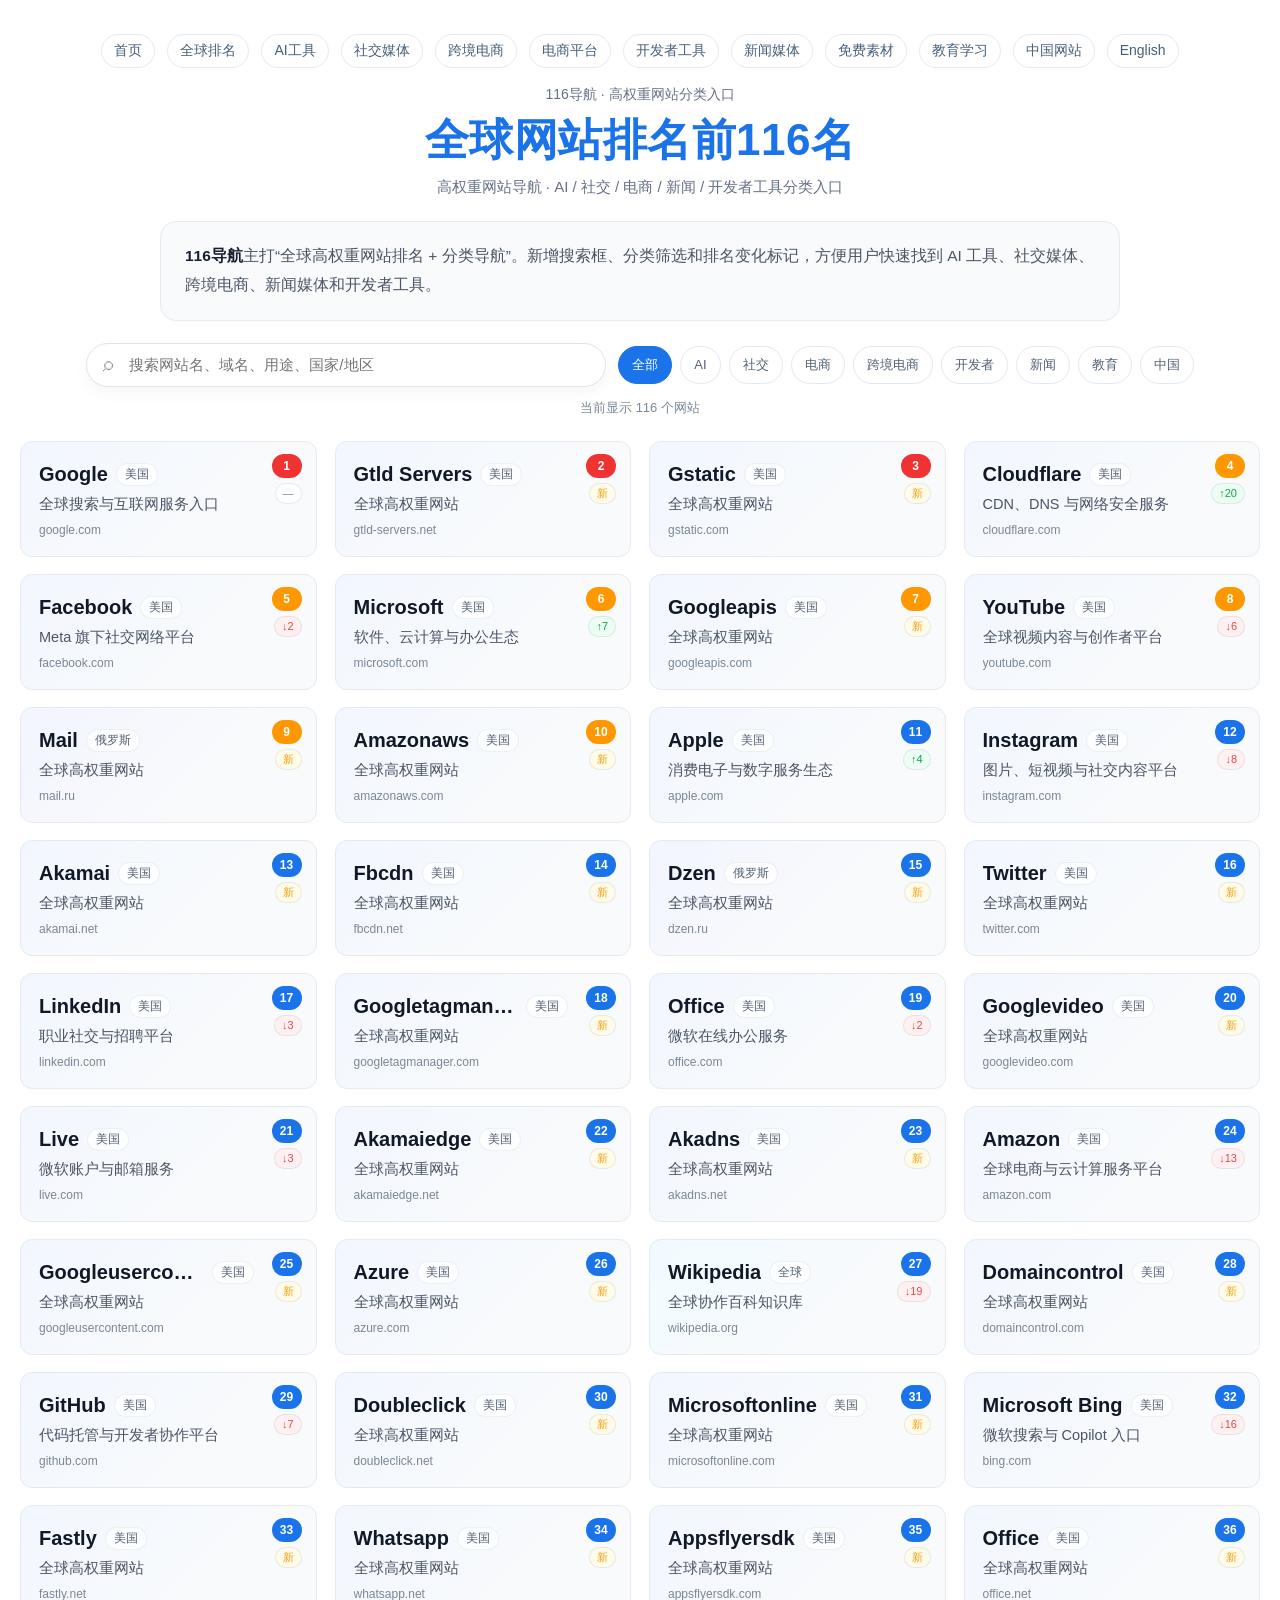
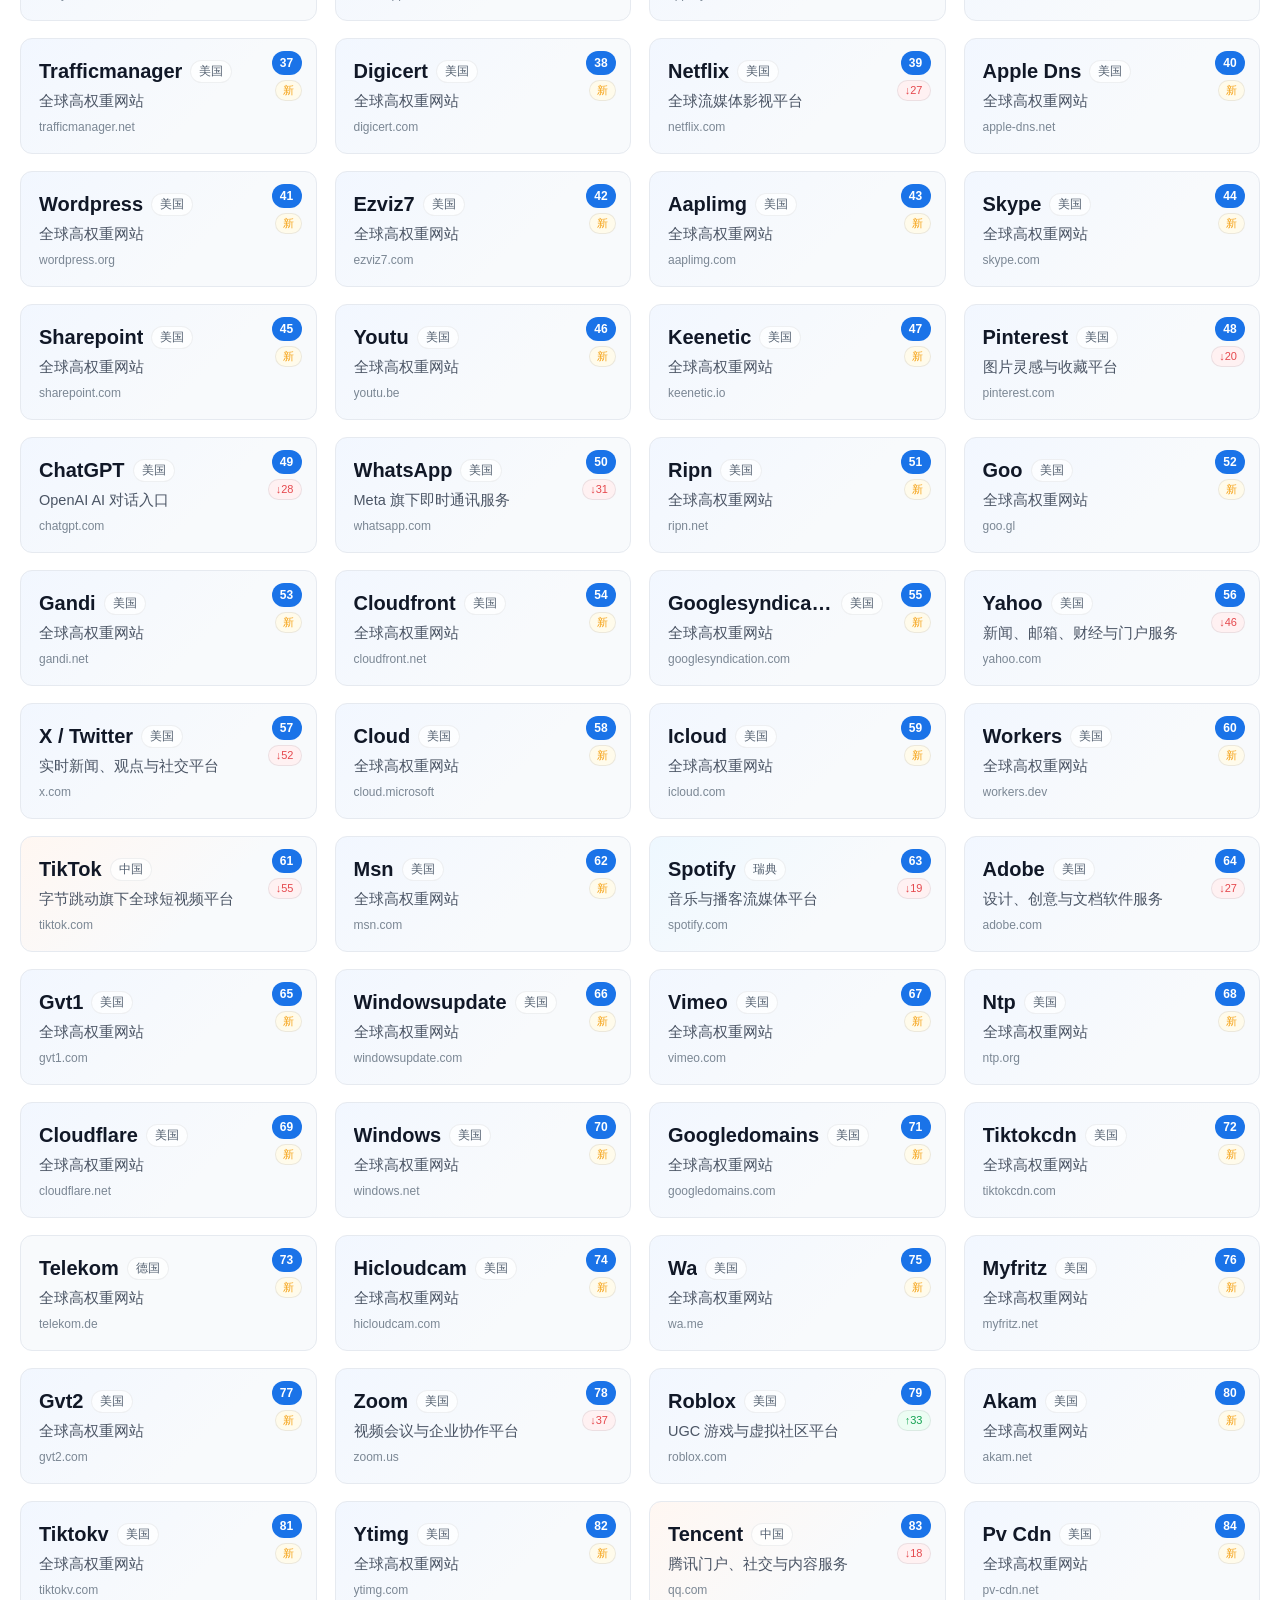
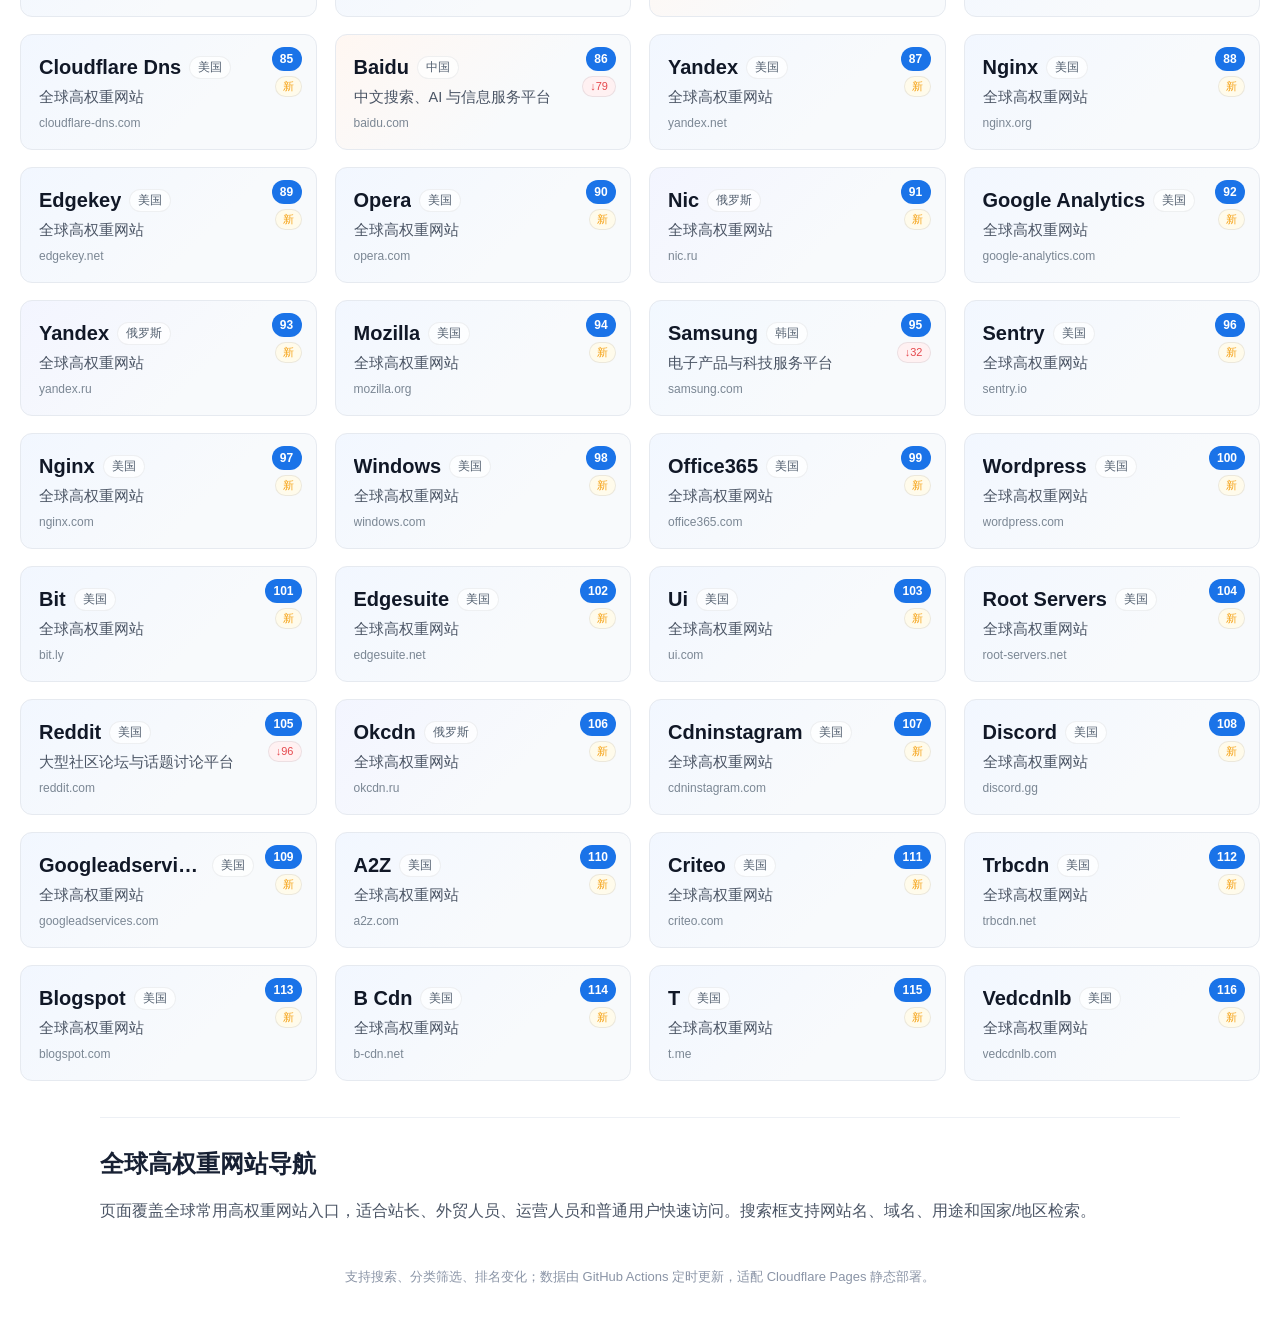
==== index.html @ 230f6bb2 "Revert site to previous stable ranking" ====
<!DOCTYPE html><html lang="zh-CN"><head><meta charset="UTF-8"><meta name="viewport" content="width=device-width, initial-scale=1.0"><title>全球网站排名前116名｜高权重网站导航｜116导航</title><meta name="description" content="高权重网站导航 · AI / 社交 / 电商 / 新闻 / 开发者工具分类入口"><meta name="robots" content="index,follow"><link rel="stylesheet" href="style.css"><script type="application/ld+json">{"@context":"https://schema.org","@type":"WebSite","name":"116导航","url":"https://116.ccwu.cc/","description":"全球高权重网站排名导航和分类入口"}</script></head><body><div class="wrap"><nav class="topbar"><a href="index.html" class="">首页</a><a href="top-websites.html" class="">全球排名</a><a href="ai-tools.html" class="">AI工具</a><a href="social-media.html" class="">社交媒体</a><a href="cross-border.html" class="">跨境电商</a><a href="ecommerce.html" class="">电商平台</a><a href="developer-tools.html" class="">开发者工具</a><a href="news-media.html" class="">新闻媒体</a><a href="free-images.html" class="">免费素材</a><a href="education.html" class="">教育学习</a><a href="china-websites.html" class="">中国网站</a><a href="en/index.html">English</a></nav><header class="header"><div class="eyebrow">116导航 · 高权重网站分类入口</div><h1>全球网站排名前116名</h1><div class="subtitle">高权重网站导航 · AI / 社交 / 电商 / 新闻 / 开发者工具分类入口</div></header><section class="intro"><strong>116导航</strong>主打“全球高权重网站排名 + 分类导航”。新增搜索框、分类筛选和排名变化标记，方便用户快速找到 AI 工具、社交媒体、跨境电商、新闻媒体和开发者工具。</section><section class="controls"><div class="searchbox"><input id="siteSearch" placeholder="搜索网站名、域名、用途、国家/地区"></div><div class="filters"><button class="filter-btn" data-filter="">全部</button><button class="filter-btn" data-filter="AI">AI</button><button class="filter-btn" data-filter="社交">社交</button><button class="filter-btn" data-filter="电商">电商</button><button class="filter-btn" data-filter="跨境电商">跨境电商</button><button class="filter-btn" data-filter="开发者">开发者</button><button class="filter-btn" data-filter="新闻">新闻</button><button class="filter-btn" data-filter="教育">教育</button><button class="filter-btn" data-filter="中国">中国</button></div><div class="stats" id="stats"></div></section><main class="grid" id="grid"></main><section class="seo-section"><h2>全球高权重网站导航</h2><p>页面覆盖全球常用高权重网站入口，适合站长、外贸人员、运营人员和普通用户快速访问。搜索框支持网站名、域名、用途和国家/地区检索。</p></section><footer class="footer">支持搜索、分类筛选、排名变化；数据由 GitHub Actions 定时更新，适配 Cloudflare Pages 静态部署。</footer></div><script>window.PAGE_FILTER="";window.SITES_PATH="sites.json";</script><script src="app.js"></script></body></html>
---- style.css ----
*{margin:0;padding:0;box-sizing:border-box}
:root{--blue:#1a73e8;--text:#172033;--muted:#667085;--line:#e6eaf0;--card:#f8fafc;--shadow:0 10px 28px rgba(16,35,75,.09);--green:#12a150;--red:#e5484d;--orange:#f59e0b}
body{font-family:-apple-system,BlinkMacSystemFont,"Segoe UI",Roboto,"Microsoft YaHei",Arial,sans-serif;background:#fff;color:var(--text);min-height:100vh;padding:34px 20px 52px}.wrap{max-width:1840px;margin:0 auto}.topbar{display:flex;justify-content:center;gap:12px;flex-wrap:wrap;margin-bottom:18px}.topbar a{font-size:14px;color:#476079;text-decoration:none;padding:7px 12px;border:1px solid #e6eaf0;border-radius:999px;background:#fff}.topbar a:hover,.topbar a.active{color:#1a73e8;border-color:#b9d2ff;background:#f4f8ff}.header{text-align:center;margin:0 auto 24px}.eyebrow{font-size:14px;color:#667085;margin-bottom:12px}.header h1{font-size:44px;line-height:1.1;color:var(--blue);font-weight:800;letter-spacing:.5px}.subtitle{font-size:15px;color:#667085;margin-top:14px}.intro{max-width:960px;margin:18px auto 22px;font-size:15.5px;line-height:1.85;color:#4b5565;background:#f8fafc;border:1px solid #e6eaf0;border-radius:16px;padding:20px 24px}.intro strong{color:#172033}.controls{max-width:1180px;margin:0 auto 24px;display:flex;gap:12px;align-items:center;justify-content:center;flex-wrap:wrap}.searchbox{min-width:320px;max-width:520px;flex:1;position:relative}.searchbox input{width:100%;height:44px;border:1px solid #dfe5ee;border-radius:999px;padding:0 18px 0 42px;font-size:15px;outline:none;background:#fff;box-shadow:0 6px 16px rgba(15,23,42,.04)}.searchbox input:focus{border-color:#9fc2ff;box-shadow:0 0 0 4px rgba(26,115,232,.10)}.searchbox:before{content:'⌕';position:absolute;left:17px;top:9px;color:#8a94a6;font-size:20px}.filters{display:flex;gap:8px;flex-wrap:wrap;justify-content:center}.filter-btn{border:1px solid #e3e9f2;background:#fff;color:#526173;border-radius:999px;padding:9px 13px;font-size:13px;cursor:pointer}.filter-btn:hover,.filter-btn.active{color:#fff;background:#1a73e8;border-color:#1a73e8}.stats{width:100%;text-align:center;font-size:13px;color:#7b8794}.grid{display:grid;grid-template-columns:repeat(4,minmax(0,1fr));gap:17px 18px}.item{position:relative;display:flex;align-items:center;gap:16px;min-height:116px;border:1px solid var(--line);border-radius:12px;padding:18px 62px 18px 18px;background:var(--card);text-decoration:none;color:inherit;transition:.18s ease}.item:hover{transform:translateY(-2px);box-shadow:var(--shadow);border-color:#d7deea}.logo{width:62px;height:62px;border-radius:16px;background:#fff;border:1px solid rgba(0,0,0,.08);object-fit:contain;padding:8px;box-shadow:0 6px 16px rgba(15,23,42,.06);flex:0 0 62px}.rankbox{position:absolute;right:14px;top:12px;display:flex;flex-direction:column;align-items:flex-end;gap:5px}.rank{min-width:30px;height:24px;padding:0 8px;border-radius:999px;display:flex;align-items:center;justify-content:center;color:#fff;font-size:12px;font-weight:800;background:#1a73e8}.rank.top3{background:#ef3333}.rank.top10{background:#ff9700}.change{font-size:11px;line-height:1;border-radius:999px;padding:4px 7px;background:rgba(255,255,255,.75);border:1px solid rgba(15,23,42,.08);color:#7b8794}.change.up{color:var(--green);background:#ecfdf3}.change.down{color:var(--red);background:#fff1f2}.change.new{color:var(--orange);background:#fffbeb}.info{min-width:0;padding-top:2px}.name-row{display:flex;align-items:center;gap:8px;margin-bottom:7px;min-width:0}.name{font-size:20px;font-weight:800;color:#111827;white-space:nowrap;overflow:hidden;text-overflow:ellipsis}.badge{font-size:12px;border-radius:999px;padding:2px 8px;color:#536070;background:rgba(255,255,255,.72);border:1px solid rgba(15,23,42,.06);white-space:nowrap}.desc{font-size:14.5px;line-height:1.55;color:#4b5565;display:-webkit-box;-webkit-line-clamp:2;-webkit-box-orient:vertical;overflow:hidden}.domain{font-size:12px;color:#7b8794;margin-top:8px;white-space:nowrap;overflow:hidden;text-overflow:ellipsis}.seo-section{max-width:1080px;margin:36px auto 0;border-top:1px solid #edf0f5;padding-top:24px;color:#4b5565;line-height:1.85}.seo-section h2{font-size:24px;color:#172033;margin-bottom:10px}.seo-section h3{font-size:18px;color:#172033;margin:18px 0 6px}.seo-section ul{padding-left:22px}.footer{margin-top:42px;text-align:center;color:#8a94a6;font-size:13px}.item[data-country="中国"]{background:linear-gradient(135deg,#fff7f2,#f8fafc 62%)}.item[data-country="美国"]{background:linear-gradient(135deg,#f2f7ff,#f8fafc 62%)}.item[data-country="全球"]{background:linear-gradient(135deg,#f0fbff,#f8fafc 62%)}.item[data-country="英国"]{background:linear-gradient(135deg,#f8f3ff,#f8fafc 62%)}.item[data-country="日本"]{background:linear-gradient(135deg,#fff3f6,#f8fafc 62%)}.item[data-country="韩国"]{background:linear-gradient(135deg,#f2f8ff,#f8fafc 62%)}.item[data-country="俄罗斯"]{background:linear-gradient(135deg,#f3f5ff,#f8fafc 62%)}.item[data-country="加拿大"]{background:linear-gradient(135deg,#fff2f2,#f8fafc 62%)}.item[data-country="澳大利亚"]{background:linear-gradient(135deg,#f1fff7,#f8fafc 62%)}.item[data-country="新加坡"]{background:linear-gradient(135deg,#fff5f0,#f8fafc 62%)}.item[data-country="印度"]{background:linear-gradient(135deg,#fff9e8,#f8fafc 62%)}.item[data-country="荷兰"]{background:linear-gradient(135deg,#fff6ec,#f8fafc 62%)}.item[data-country="瑞典"]{background:linear-gradient(135deg,#eef8ff,#f8fafc 62%)}@media(max-width:1200px){.grid{grid-template-columns:repeat(3,1fr)}}@media(max-width:850px){.grid{grid-template-columns:repeat(2,1fr)}.header h1{font-size:36px}.searchbox{min-width:260px}}@media(max-width:560px){body{padding:24px 12px}.grid{grid-template-columns:1fr}.item{min-height:104px}.topbar{gap:8px}.topbar a{font-size:12px;padding:6px 9px}.intro{padding:16px}.header h1{font-size:32px}.controls{align-items:stretch}.searchbox{min-width:100%}.filter-btn{font-size:12px;padding:8px 10px}}
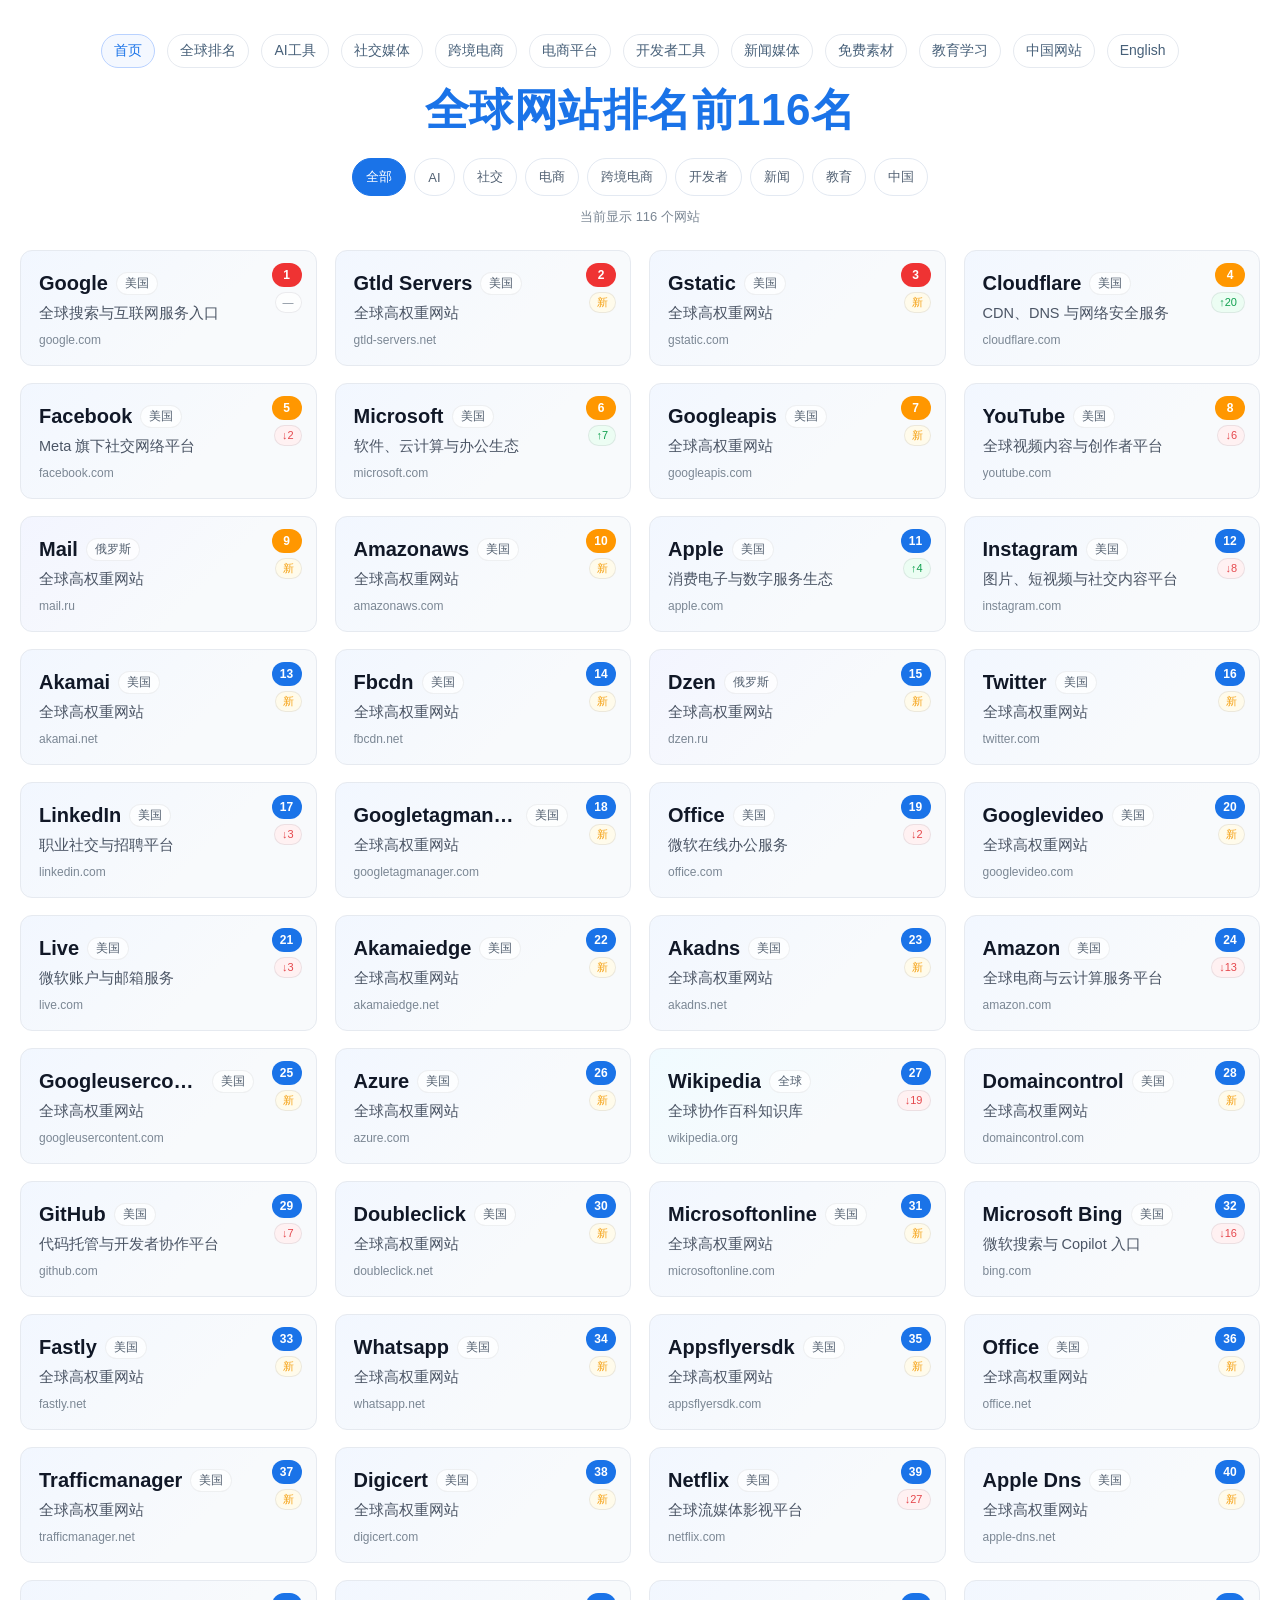
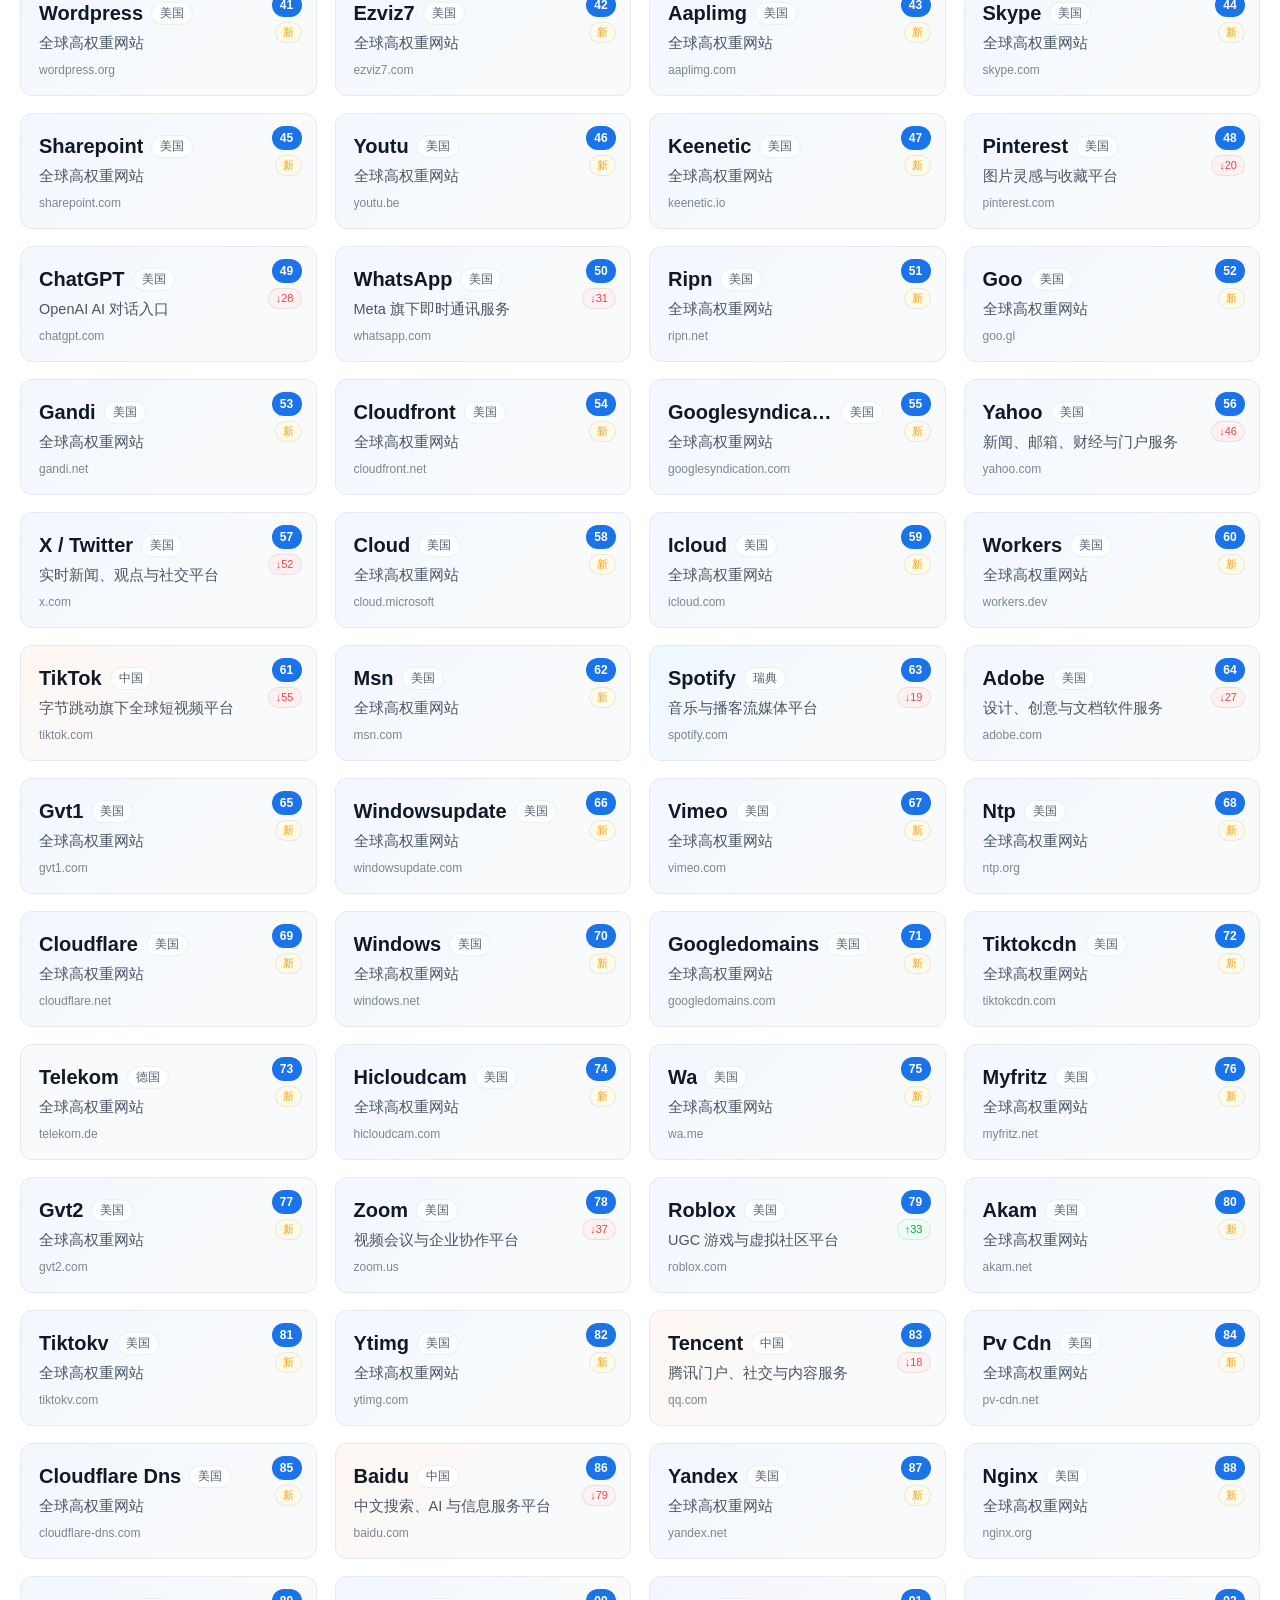
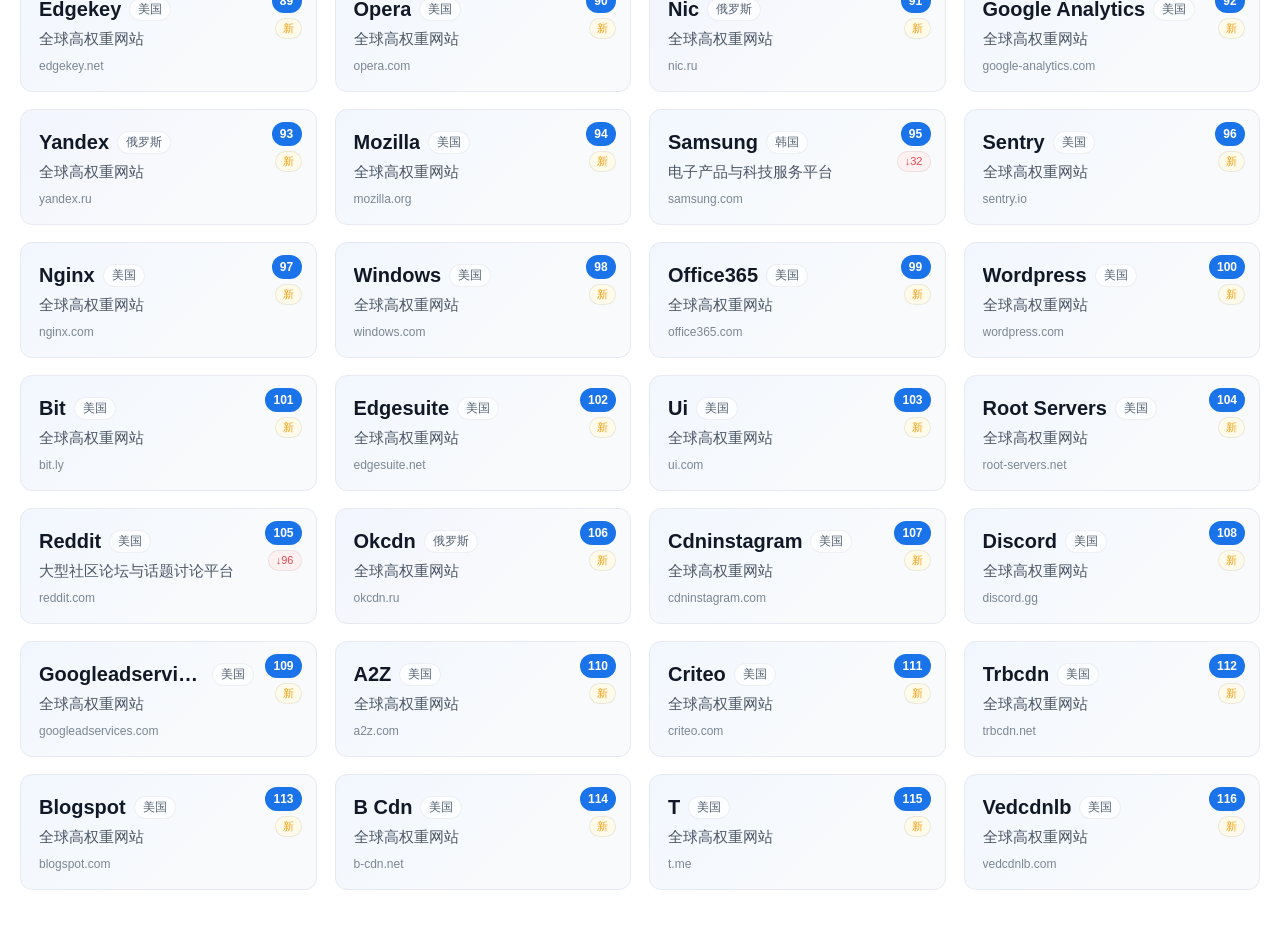
==== commit c178a021: "Restore compact homepage ranking layout" ====
--- a/index.html
+++ b/index.html
@@ -1 +1,71 @@
-<!DOCTYPE html><html lang="zh-CN"><head><meta charset="UTF-8"><meta name="viewport" content="width=device-width, initial-scale=1.0"><title>全球网站排名前116名｜高权重网站导航｜116导航</title><meta name="description" content="高权重网站导航 · AI / 社交 / 电商 / 新闻 / 开发者工具分类入口"><meta name="robots" content="index,follow"><link rel="stylesheet" href="style.css"><script type="application/ld+json">{"@context":"https://schema.org","@type":"WebSite","name":"116导航","url":"https://116.ccwu.cc/","description":"全球高权重网站排名导航和分类入口"}</script></head><body><div class="wrap"><nav class="topbar"><a href="index.html" class="">首页</a><a href="top-websites.html" class="">全球排名</a><a href="ai-tools.html" class="">AI工具</a><a href="social-media.html" class="">社交媒体</a><a href="cross-border.html" class="">跨境电商</a><a href="ecommerce.html" class="">电商平台</a><a href="developer-tools.html" class="">开发者工具</a><a href="news-media.html" class="">新闻媒体</a><a href="free-images.html" class="">免费素材</a><a href="education.html" class="">教育学习</a><a href="china-websites.html" class="">中国网站</a><a href="en/index.html">English</a></nav><header class="header"><div class="eyebrow">116导航 · 高权重网站分类入口</div><h1>全球网站排名前116名</h1><div class="subtitle">高权重网站导航 · AI / 社交 / 电商 / 新闻 / 开发者工具分类入口</div></header><section class="intro"><strong>116导航</strong>主打“全球高权重网站排名 + 分类导航”。新增搜索框、分类筛选和排名变化标记，方便用户快速找到 AI 工具、社交媒体、跨境电商、新闻媒体和开发者工具。</section><section class="controls"><div class="searchbox"><input id="siteSearch" placeholder="搜索网站名、域名、用途、国家/地区"></div><div class="filters"><button class="filter-btn" data-filter="">全部</button><button class="filter-btn" data-filter="AI">AI</button><button class="filter-btn" data-filter="社交">社交</button><button class="filter-btn" data-filter="电商">电商</button><button class="filter-btn" data-filter="跨境电商">跨境电商</button><button class="filter-btn" data-filter="开发者">开发者</button><button class="filter-btn" data-filter="新闻">新闻</button><button class="filter-btn" data-filter="教育">教育</button><button class="filter-btn" data-filter="中国">中国</button></div><div class="stats" id="stats"></div></section><main class="grid" id="grid"></main><section class="seo-section"><h2>全球高权重网站导航</h2><p>页面覆盖全球常用高权重网站入口，适合站长、外贸人员、运营人员和普通用户快速访问。搜索框支持网站名、域名、用途和国家/地区检索。</p></section><footer class="footer">支持搜索、分类筛选、排名变化；数据由 GitHub Actions 定时更新，适配 Cloudflare Pages 静态部署。</footer></div><script>window.PAGE_FILTER="";window.SITES_PATH="sites.json";</script><script src="app.js"></script></body></html>+<!DOCTYPE html>
+<html lang="zh-CN">
+<head>
+  <meta charset="UTF-8">
+  <meta name="viewport" content="width=device-width, initial-scale=1.0">
+  <title>全球网站排名前116名｜高权重网站导航｜116导航</title>
+  <meta name="description" content="高权重网站导航 · AI / 社交 / 电商 / 新闻 / 开发者工具分类入口">
+  <meta name="robots" content="index,follow">
+  <link rel="canonical" href="https://116.ccwu.cc/">
+  <link rel="alternate" hreflang="zh-CN" href="https://116.ccwu.cc/">
+  <link rel="alternate" hreflang="en" href="https://116.ccwu.cc/en/index.html">
+  <link rel="alternate" hreflang="x-default" href="https://116.ccwu.cc/">
+  <link rel="stylesheet" href="style.css">
+  <script type="application/ld+json">
+    {
+      "@context": "https://schema.org",
+      "@type": "WebSite",
+      "name": "116导航",
+      "url": "https://116.ccwu.cc/",
+      "description": "全球高权重网站排名导航和分类入口",
+      "inLanguage": "zh-CN"
+    }
+  </script>
+</head>
+<body>
+  <div class="wrap">
+    <nav class="topbar">
+      <a href="index.html" class="active">首页</a>
+      <a href="top-websites.html">全球排名</a>
+      <a href="ai-tools.html">AI工具</a>
+      <a href="social-media.html">社交媒体</a>
+      <a href="cross-border.html">跨境电商</a>
+      <a href="ecommerce.html">电商平台</a>
+      <a href="developer-tools.html">开发者工具</a>
+      <a href="news-media.html">新闻媒体</a>
+      <a href="free-images.html">免费素材</a>
+      <a href="education.html">教育学习</a>
+      <a href="china-websites.html">中国网站</a>
+      <a href="en/index.html">English</a>
+    </nav>
+
+    <header class="header">
+      <h1>全球网站排名前116名</h1>
+    </header>
+
+    <section class="controls">
+      <div class="filters">
+        <button class="filter-btn" data-filter="">全部</button>
+        <button class="filter-btn" data-filter="AI">AI</button>
+        <button class="filter-btn" data-filter="社交">社交</button>
+        <button class="filter-btn" data-filter="电商">电商</button>
+        <button class="filter-btn" data-filter="跨境电商">跨境电商</button>
+        <button class="filter-btn" data-filter="开发者">开发者</button>
+        <button class="filter-btn" data-filter="新闻">新闻</button>
+        <button class="filter-btn" data-filter="教育">教育</button>
+        <button class="filter-btn" data-filter="中国">中国</button>
+      </div>
+      <div class="stats" id="stats"></div>
+    </section>
+
+    <main class="grid" id="grid"></main>
+
+  </div>
+
+  <script>
+    window.PAGE_FILTER = "";
+    window.SITES_PATH = "sites.json";
+  </script>
+  <script src="app.js"></script>
+</body>
+</html>
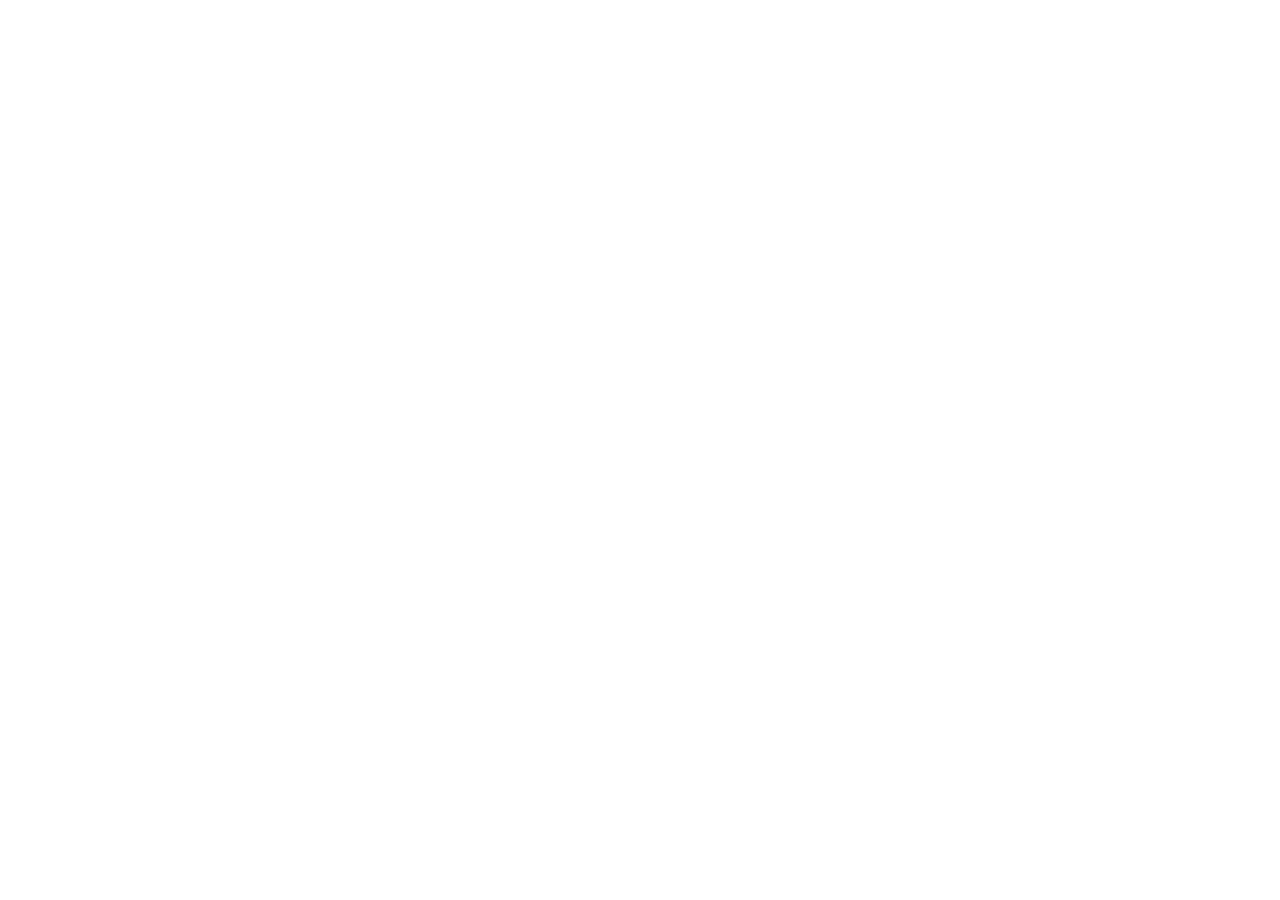
==== commit 499db7fa: "sync: update website content and assets" ====
--- a/index.html
+++ b/index.html
@@ -3,14 +3,29 @@
 <head>
   <meta charset="UTF-8">
   <meta name="viewport" content="width=device-width, initial-scale=1.0">
+  <meta name="theme-color" content="#1a73e8">
   <title>全球网站排名前116名｜高权重网站导航｜116导航</title>
-  <meta name="description" content="高权重网站导航 · AI / 社交 / 电商 / 新闻 / 开发者工具分类入口">
-  <meta name="robots" content="index,follow">
+  <meta name="description" content="116导航：全球高权重网站排名 Top 116，覆盖 AI、社交、电商、跨境、新闻、开发者、教育、素材等分类，每日更新排名变化。">
+  <meta name="keywords" content="网站导航,全球排名,高权重网站,AI工具,社交媒体,跨境电商,开发者工具,116导航">
+  <meta name="robots" content="index,follow,max-image-preview:large">
   <link rel="canonical" href="https://116.ccwu.cc/">
   <link rel="alternate" hreflang="zh-CN" href="https://116.ccwu.cc/">
   <link rel="alternate" hreflang="en" href="https://116.ccwu.cc/en/index.html">
   <link rel="alternate" hreflang="x-default" href="https://116.ccwu.cc/">
-  <link rel="stylesheet" href="style.css">
+  <meta property="og:type" content="website">
+  <meta property="og:site_name" content="116导航">
+  <meta property="og:title" content="全球网站排名前116名｜116导航">
+  <meta property="og:description" content="全球高权重网站排名 Top 116，分类入口与每日排名变化。">
+  <meta property="og:url" content="https://116.ccwu.cc/">
+  <meta property="og:locale" content="zh_CN">
+  <meta property="og:locale:alternate" content="en_US">
+  <meta name="twitter:card" content="summary">
+  <meta name="twitter:title" content="全球网站排名前116名｜116导航">
+  <meta name="twitter:description" content="全球高权重网站排名 Top 116，分类入口与每日排名变化。">
+  <link rel="preconnect" href="https://www.google.com" crossorigin>
+  <link rel="dns-prefetch" href="https://www.google.com">
+  <link rel="preload" as="fetch" href="sites.json" crossorigin>
+  <link rel="icon" href="favicon.svg" type="image/svg+xml"><link rel="apple-touch-icon" href="favicon.svg"><link rel="manifest" href="manifest.webmanifest"><link rel="stylesheet" href="style.css">
   <script type="application/ld+json">
     {
       "@context": "https://schema.org",
@@ -18,54 +33,25 @@
       "name": "116导航",
       "url": "https://116.ccwu.cc/",
       "description": "全球高权重网站排名导航和分类入口",
-      "inLanguage": "zh-CN"
+      "inLanguage": "zh-CN",
+      "potentialAction": {
+        "@type": "SearchAction",
+        "target": "https://116.ccwu.cc/?q={search_term_string}",
+        "query-input": "required name=search_term_string"
+      }
+    }
+  </script>
+  <script type="application/ld+json">
+    {
+      "@context": "https://schema.org",
+      "@type": "BreadcrumbList",
+      "itemListElement": [
+        {"@type":"ListItem","position":1,"name":"首页","item":"https://116.ccwu.cc/"},
+        {"@type":"ListItem","position":2,"name":"全球排名","item":"https://116.ccwu.cc/top-websites.html"}
+      ]
     }
   </script>
 </head>
 <body>
   <div class="wrap">
-    <nav class="topbar">
-      <a href="index.html" class="active">首页</a>
-      <a href="top-websites.html">全球排名</a>
-      <a href="ai-tools.html">AI工具</a>
-      <a href="social-media.html">社交媒体</a>
-      <a href="cross-border.html">跨境电商</a>
-      <a href="ecommerce.html">电商平台</a>
-      <a href="developer-tools.html">开发者工具</a>
-      <a href="news-media.html">新闻媒体</a>
-      <a href="free-images.html">免费素材</a>
-      <a href="education.html">教育学习</a>
-      <a href="china-websites.html">中国网站</a>
-      <a href="en/index.html">English</a>
-    </nav>
-
-    <header class="header">
-      <h1>全球网站排名前116名</h1>
-    </header>
-
-    <section class="controls">
-      <div class="filters">
-        <button class="filter-btn" data-filter="">全部</button>
-        <button class="filter-btn" data-filter="AI">AI</button>
-        <button class="filter-btn" data-filter="社交">社交</button>
-        <button class="filter-btn" data-filter="电商">电商</button>
-        <button class="filter-btn" data-filter="跨境电商">跨境电商</button>
-        <button class="filter-btn" data-filter="开发者">开发者</button>
-        <button class="filter-btn" data-filter="新闻">新闻</button>
-        <button class="filter-btn" data-filter="教育">教育</button>
-        <button class="filter-btn" data-filter="中国">中国</button>
-      </div>
-      <div class="stats" id="stats"></div>
-    </section>
-
-    <main class="grid" id="grid"></main>
-
-  </div>
-
-  <script>
-    window.PAGE_FILTER = "";
-    window.SITES_PATH = "sites.json";
-  </script>
-  <script src="app.js"></script>
-</body>
-</html>
+    <nav class="to
--- a/style.css
+++ b/style.css
@@ -1,3 +1,177 @@
 *{margin:0;padding:0;box-sizing:border-box}
-:root{--blue:#1a73e8;--text:#172033;--muted:#667085;--line:#e6eaf0;--card:#f8fafc;--shadow:0 10px 28px rgba(16,35,75,.09);--green:#12a150;--red:#e5484d;--orange:#f59e0b}
-body{font-family:-apple-system,BlinkMacSystemFont,"Segoe UI",Roboto,"Microsoft YaHei",Arial,sans-serif;background:#fff;color:var(--text);min-height:100vh;padding:34px 20px 52px}.wrap{max-width:1840px;margin:0 auto}.topbar{display:flex;justify-content:center;gap:12px;flex-wrap:wrap;margin-bottom:18px}.topbar a{font-size:14px;color:#476079;text-decoration:none;padding:7px 12px;border:1px solid #e6eaf0;border-radius:999px;background:#fff}.topbar a:hover,.topbar a.active{color:#1a73e8;border-color:#b9d2ff;background:#f4f8ff}.header{text-align:center;margin:0 auto 24px}.eyebrow{font-size:14px;color:#667085;margin-bottom:12px}.header h1{font-size:44px;line-height:1.1;color:var(--blue);font-weight:800;letter-spacing:.5px}.subtitle{font-size:15px;color:#667085;margin-top:14px}.intro{max-width:960px;margin:18px auto 22px;font-size:15.5px;line-height:1.85;color:#4b5565;background:#f8fafc;border:1px solid #e6eaf0;border-radius:16px;padding:20px 24px}.intro strong{color:#172033}.controls{max-width:1180px;margin:0 auto 24px;display:flex;gap:12px;align-items:center;justify-content:center;flex-wrap:wrap}.searchbox{min-width:320px;max-width:520px;flex:1;position:relative}.searchbox input{width:100%;height:44px;border:1px solid #dfe5ee;border-radius:999px;padding:0 18px 0 42px;font-size:15px;outline:none;background:#fff;box-shadow:0 6px 16px rgba(15,23,42,.04)}.searchbox input:focus{border-color:#9fc2ff;box-shadow:0 0 0 4px rgba(26,115,232,.10)}.searchbox:before{content:'⌕';position:absolute;left:17px;top:9px;color:#8a94a6;font-size:20px}.filters{display:flex;gap:8px;flex-wrap:wrap;justify-content:center}.filter-btn{border:1px solid #e3e9f2;background:#fff;color:#526173;border-radius:999px;padding:9px 13px;font-size:13px;cursor:pointer}.filter-btn:hover,.filter-btn.active{color:#fff;background:#1a73e8;border-color:#1a73e8}.stats{width:100%;text-align:center;font-size:13px;color:#7b8794}.grid{display:grid;grid-template-columns:repeat(4,minmax(0,1fr));gap:17px 18px}.item{position:relative;display:flex;align-items:center;gap:16px;min-height:116px;border:1px solid var(--line);border-radius:12px;padding:18px 62px 18px 18px;background:var(--card);text-decoration:none;color:inherit;transition:.18s ease}.item:hover{transform:translateY(-2px);box-shadow:var(--shadow);border-color:#d7deea}.logo{width:62px;height:62px;border-radius:16px;background:#fff;border:1px solid rgba(0,0,0,.08);object-fit:contain;padding:8px;box-shadow:0 6px 16px rgba(15,23,42,.06);flex:0 0 62px}.rankbox{position:absolute;right:14px;top:12px;display:flex;flex-direction:column;align-items:flex-end;gap:5px}.rank{min-width:30px;height:24px;padding:0 8px;border-radius:999px;display:flex;align-items:center;justify-content:center;color:#fff;font-size:12px;font-weight:800;background:#1a73e8}.rank.top3{background:#ef3333}.rank.top10{background:#ff9700}.change{font-size:11px;line-height:1;border-radius:999px;padding:4px 7px;background:rgba(255,255,255,.75);border:1px solid rgba(15,23,42,.08);color:#7b8794}.change.up{color:var(--green);background:#ecfdf3}.change.down{color:var(--red);background:#fff1f2}.change.new{color:var(--orange);background:#fffbeb}.info{min-width:0;padding-top:2px}.name-row{display:flex;align-items:center;gap:8px;margin-bottom:7px;min-width:0}.name{font-size:20px;font-weight:800;color:#111827;white-space:nowrap;overflow:hidden;text-overflow:ellipsis}.badge{font-size:12px;border-radius:999px;padding:2px 8px;color:#536070;background:rgba(255,255,255,.72);border:1px solid rgba(15,23,42,.06);white-space:nowrap}.desc{font-size:14.5px;line-height:1.55;color:#4b5565;display:-webkit-box;-webkit-line-clamp:2;-webkit-box-orient:vertical;overflow:hidden}.domain{font-size:12px;color:#7b8794;margin-top:8px;white-space:nowrap;overflow:hidden;text-overflow:ellipsis}.seo-section{max-width:1080px;margin:36px auto 0;border-top:1px solid #edf0f5;padding-top:24px;color:#4b5565;line-height:1.85}.seo-section h2{font-size:24px;color:#172033;margin-bottom:10px}.seo-section h3{font-size:18px;color:#172033;margin:18px 0 6px}.seo-section ul{padding-left:22px}.footer{margin-top:42px;text-align:center;color:#8a94a6;font-size:13px}.item[data-country="中国"]{background:linear-gradient(135deg,#fff7f2,#f8fafc 62%)}.item[data-country="美国"]{background:linear-gradient(135deg,#f2f7ff,#f8fafc 62%)}.item[data-country="全球"]{background:linear-gradient(135deg,#f0fbff,#f8fafc 62%)}.item[data-country="英国"]{background:linear-gradient(135deg,#f8f3ff,#f8fafc 62%)}.item[data-country="日本"]{background:linear-gradient(135deg,#fff3f6,#f8fafc 62%)}.item[data-country="韩国"]{background:linear-gradient(135deg,#f2f8ff,#f8fafc 62%)}.item[data-country="俄罗斯"]{background:linear-gradient(135deg,#f3f5ff,#f8fafc 62%)}.item[data-country="加拿大"]{background:linear-gradient(135deg,#fff2f2,#f8fafc 62%)}.item[data-country="澳大利亚"]{background:linear-gradient(135deg,#f1fff7,#f8fafc 62%)}.item[data-country="新加坡"]{background:linear-gradient(135deg,#fff5f0,#f8fafc 62%)}.item[data-country="印度"]{background:linear-gradient(135deg,#fff9e8,#f8fafc 62%)}.item[data-country="荷兰"]{background:linear-gradient(135deg,#fff6ec,#f8fafc 62%)}.item[data-country="瑞典"]{background:linear-gradient(135deg,#eef8ff,#f8fafc 62%)}@media(max-width:1200px){.grid{grid-template-columns:repeat(3,1fr)}}@media(max-width:850px){.grid{grid-template-columns:repeat(2,1fr)}.header h1{font-size:36px}.searchbox{min-width:260px}}@media(max-width:560px){body{padding:24px 12px}.grid{grid-template-columns:1fr}.item{min-height:104px}.topbar{gap:8px}.topbar a{font-size:12px;padding:6px 9px}.intro{padding:16px}.header h1{font-size:32px}.controls{align-items:stretch}.searchbox{min-width:100%}.filter-btn{font-size:12px;padding:8px 10px}}
+html{scroll-behavior:smooth}
+
+:root{
+  --blue:#1a73e8;
+  --text:#172033;
+  --muted:#667085;
+  --line:#e6eaf0;
+  --card:#f8fafc;
+  --shadow:0 10px 28px rgba(16,35,75,.09);
+  --green:#12a150;
+  --red:#e5484d;
+  --orange:#f59e0b;
+  --bg:#fff;
+  --chip-bg:#fff;
+  --chip-text:#476079;
+}
+
+@media (prefers-color-scheme: dark){
+  :root{
+    --text:#e6e8ee;
+    --muted:#9aa4b2;
+    --line:#1f2733;
+    --card:#141a23;
+    --shadow:0 10px 28px rgba(0,0,0,.45);
+    --bg:#0b0f15;
+    --chip-bg:#141a23;
+    --chip-text:#c5cdd9;
+  }
+  body{background:var(--bg) !important;color:var(--text)}
+  .topbar a{background:var(--chip-bg);border-color:var(--line);color:var(--chip-text)}
+  .topbar a:hover,.topbar a.active{background:#1a2638;border-color:#28425f;color:#a9c8ff}
+  .searchbox input{background:#141a23;border-color:#283242;color:var(--text)}
+  .filter-btn{background:#141a23;border-color:#283242;color:#c5cdd9}
+  .item,.item[data-country]{background:#141a23 !important;border-color:#1f2733}
+  .name{color:#e6e8ee}
+  .desc{color:#b4bdcb}
+  .domain{color:#7e8a9b}
+  .intro,.seo-section{color:#b4bdcb}
+  .intro{background:#141a23;border-color:#1f2733}
+  .seo-section h2,.seo-section h3{color:#e6e8ee}
+  .logo{background:#1a2230;border-color:rgba(255,255,255,.06)}
+}
+
+:focus-visible{outline:2px solid #1a73e8;outline-offset:2px;border-radius:6px}
+
+body{
+  font-family:-apple-system,BlinkMacSystemFont,"Segoe UI",Roboto,"Microsoft YaHei",Arial,sans-serif;
+  background:#fff;
+  color:var(--text);
+  min-height:100vh;
+  padding:34px 20px 52px;
+}
+
+.wrap{max-width:1840px;margin:0 auto}
+
+.topbar{display:flex;justify-content:center;gap:12px;flex-wrap:wrap;margin-bottom:18px}
+.topbar a{font-size:14px;color:#476079;text-decoration:none;padding:7px 12px;border:1px solid #e6eaf0;border-radius:999px;background:#fff;transition:.15s ease}
+.topbar a:hover,.topbar a.active{color:#1a73e8;border-color:#b9d2ff;background:#f4f8ff}
+
+.header{text-align:center;margin:0 auto 24px}
+.eyebrow{font-size:14px;color:#667085;margin-bottom:12px}
+.header h1{font-size:44px;line-height:1.1;color:var(--blue);font-weight:800;letter-spacing:.5px}
+.subtitle{font-size:15px;color:#667085;margin-top:14px}
+
+.intro{
+  max-width:960px;margin:18px auto 22px;
+  font-size:15.5px;line-height:1.85;color:#4b5565;
+  background:#f8fafc;border:1px solid #e6eaf0;border-radius:16px;
+  padding:20px 24px;
+}
+.intro strong{color:#172033}
+
+.controls{max-width:1180px;margin:0 auto 24px;display:flex;gap:12px;align-items:center;justify-content:center;flex-wrap:wrap}
+
+.searchbox{min-width:320px;max-width:520px;flex:1;position:relative}
+.searchbox input{
+  width:100%;height:44px;
+  border:1px solid #dfe5ee;border-radius:999px;
+  padding:0 18px 0 42px;font-size:15px;outline:none;background:#fff;
+  box-shadow:0 6px 16px rgba(15,23,42,.04);
+  transition:.15s ease;
+}
+.searchbox input:focus{border-color:#9fc2ff;box-shadow:0 0 0 4px rgba(26,115,232,.10)}
+.searchbox::before{content:'⌕';position:absolute;left:17px;top:9px;color:#8a94a6;font-size:20px}
+
+.filters{display:flex;gap:8px;flex-wrap:wrap;justify-content:center}
+.filter-btn{
+  border:1px solid #e3e9f2;background:#fff;color:#526173;
+  border-radius:999px;padding:9px 13px;font-size:13px;cursor:pointer;
+  transition:.15s ease;
+}
+.filter-btn:hover,.filter-btn.active{color:#fff;background:#1a73e8;border-color:#1a73e8}
+
+.stats{width:100%;text-align:center;font-size:13px;color:#7b8794}
+
+.grid{display:grid;grid-template-columns:repeat(4,minmax(0,1fr));gap:17px 18px}
+
+.item{
+  position:relative;display:flex;align-items:center;gap:16px;
+  min-height:116px;
+  border:1px solid var(--line);border-radius:12px;
+  padding:18px 62px 18px 18px;
+  background:var(--card);text-decoration:none;color:inherit;
+  transition:.18s ease;
+}
+.item:hover{transform:translateY(-2px);box-shadow:var(--shadow);border-color:#d7deea}
+
+.logo{
+  width:62px;height:62px;border-radius:16px;
+  background:#fff;border:1px solid rgba(0,0,0,.08);
+  object-fit:contain;padding:8px;
+  box-shadow:0 6px 16px rgba(15,23,42,.06);
+  flex:0 0 62px;
+}
+
+.rankbox{position:absolute;right:14px;top:12px;display:flex;flex-direction:column;align-items:flex-end;gap:5px}
+.rank{
+  min-width:30px;height:24px;padding:0 8px;border-radius:999px;
+  display:flex;align-items:center;justify-content:center;
+  color:#fff;font-size:12px;font-weight:800;background:#1a73e8;
+}
+.rank.top3{background:#ef3333}
+.rank.top10{background:#ff9700}
+
+.change{font-size:11px;line-height:1;border-radius:999px;padding:4px 7px;background:rgba(255,255,255,.75);border:1px solid rgba(15,23,42,.08);color:#7b8794}
+.change.up{color:var(--green);background:#ecfdf3}
+.change.down{color:var(--red);background:#fff1f2}
+.change.new{color:var(--orange);background:#fffbeb}
+
+.info{min-width:0;padding-top:2px}
+.name-row{display:flex;align-items:center;gap:8px;margin-bottom:7px;min-width:0}
+.name{font-size:20px;font-weight:800;color:#111827;white-space:nowrap;overflow:hidden;text-overflow:ellipsis}
+.badge{font-size:12px;border-radius:999px;padding:2px 8px;color:#536070;background:rgba(255,255,255,.72);border:1px solid rgba(15,23,42,.06);white-space:nowrap}
+.desc{font-size:14.5px;line-height:1.55;color:#4b5565;display:-webkit-box;-webkit-line-clamp:2;-webkit-box-orient:vertical;overflow:hidden}
+.domain{font-size:12px;color:#7b8794;margin-top:8px;white-space:nowrap;overflow:hidden;text-overflow:ellipsis}
+
+.seo-section{max-width:1080px;margin:36px auto 0;border-top:1px solid #edf0f5;padding-top:24px;color:#4b5565;line-height:1.85}
+.seo-section h2{font-size:24px;color:#172033;margin-bottom:10px}
+.seo-section h3{font-size:18px;color:#172033;margin:18px 0 6px}
+.seo-section ul{padding-left:22px}
+
+.footer{margin-top:42px;text-align:center;color:#8a94a6;font-size:13px}
+
+/* 国家色调装饰 */
+.item[data-country="中国"]{background:linear-gradient(135deg,#fff7f2,#f8fafc 62%)}
+.item[data-country="美国"]{background:linear-gradient(135deg,#f2f7ff,#f8fafc 62%)}
+.item[data-country="全球"]{background:linear-gradient(135deg,#f0fbff,#f8fafc 62%)}
+.item[data-country="英国"]{background:linear-gradient(135deg,#f8f3ff,#f8fafc 62%)}
+.item[data-country="日本"]{background:linear-gradient(135deg,#fff3f6,#f8fafc 62%)}
+.item[data-country="韩国"]{background:linear-gradient(135deg,#f2f8ff,#f8fafc 62%)}
+.item[data-country="俄罗斯"]{background:linear-gradient(135deg,#f3f5ff,#f8fafc 62%)}
+.item[data-country="加拿大"]{background:linear-gradient(135deg,#fff2f2,#f8fafc 62%)}
+.item[data-country="澳大利亚"]{background:linear-gradient(135deg,#f1fff7,#f8fafc 62%)}
+.item[data-country="新加坡"]{background:linear-gradient(135deg,#fff5f0,#f8fafc 62%)}
+.item[data-country="印度"]{background:linear-gradient(135deg,#fff9e8,#f8fafc 62%)}
+.item[data-country="荷兰"]{background:linear-gradient(135deg,#fff6ec,#f8fafc 62%)}
+.item[data-country="瑞典"]{background:linear-gradient(135deg,#eef8ff,#f8fafc 62%)}
+
+@media(max-width:1200px){.grid{grid-template-columns:repeat(3,1fr)}}
+@media(max-width:850px){
+  .grid{grid-template-columns:repeat(2,1fr)}
+  .header h1{font-size:36px}
+  .searchbox{min-width:260px}
+}
+@media(max-width:560px){
+  body{padding:24px 12px}
+  .grid{grid-template-columns:1fr}
+  .item{min-height:104px}
+  .topbar{gap:8px}
+  .topbar a{font-size:12px;padding:6px 9px}
+  .intro{padding:16px}
+  .header h1{font-size:32px}
+  .controls{align-items:stretch}
+  .searchbox{min-width:100%}
+  .filter-btn{font-size:12px;padding:8px 10px}
+}
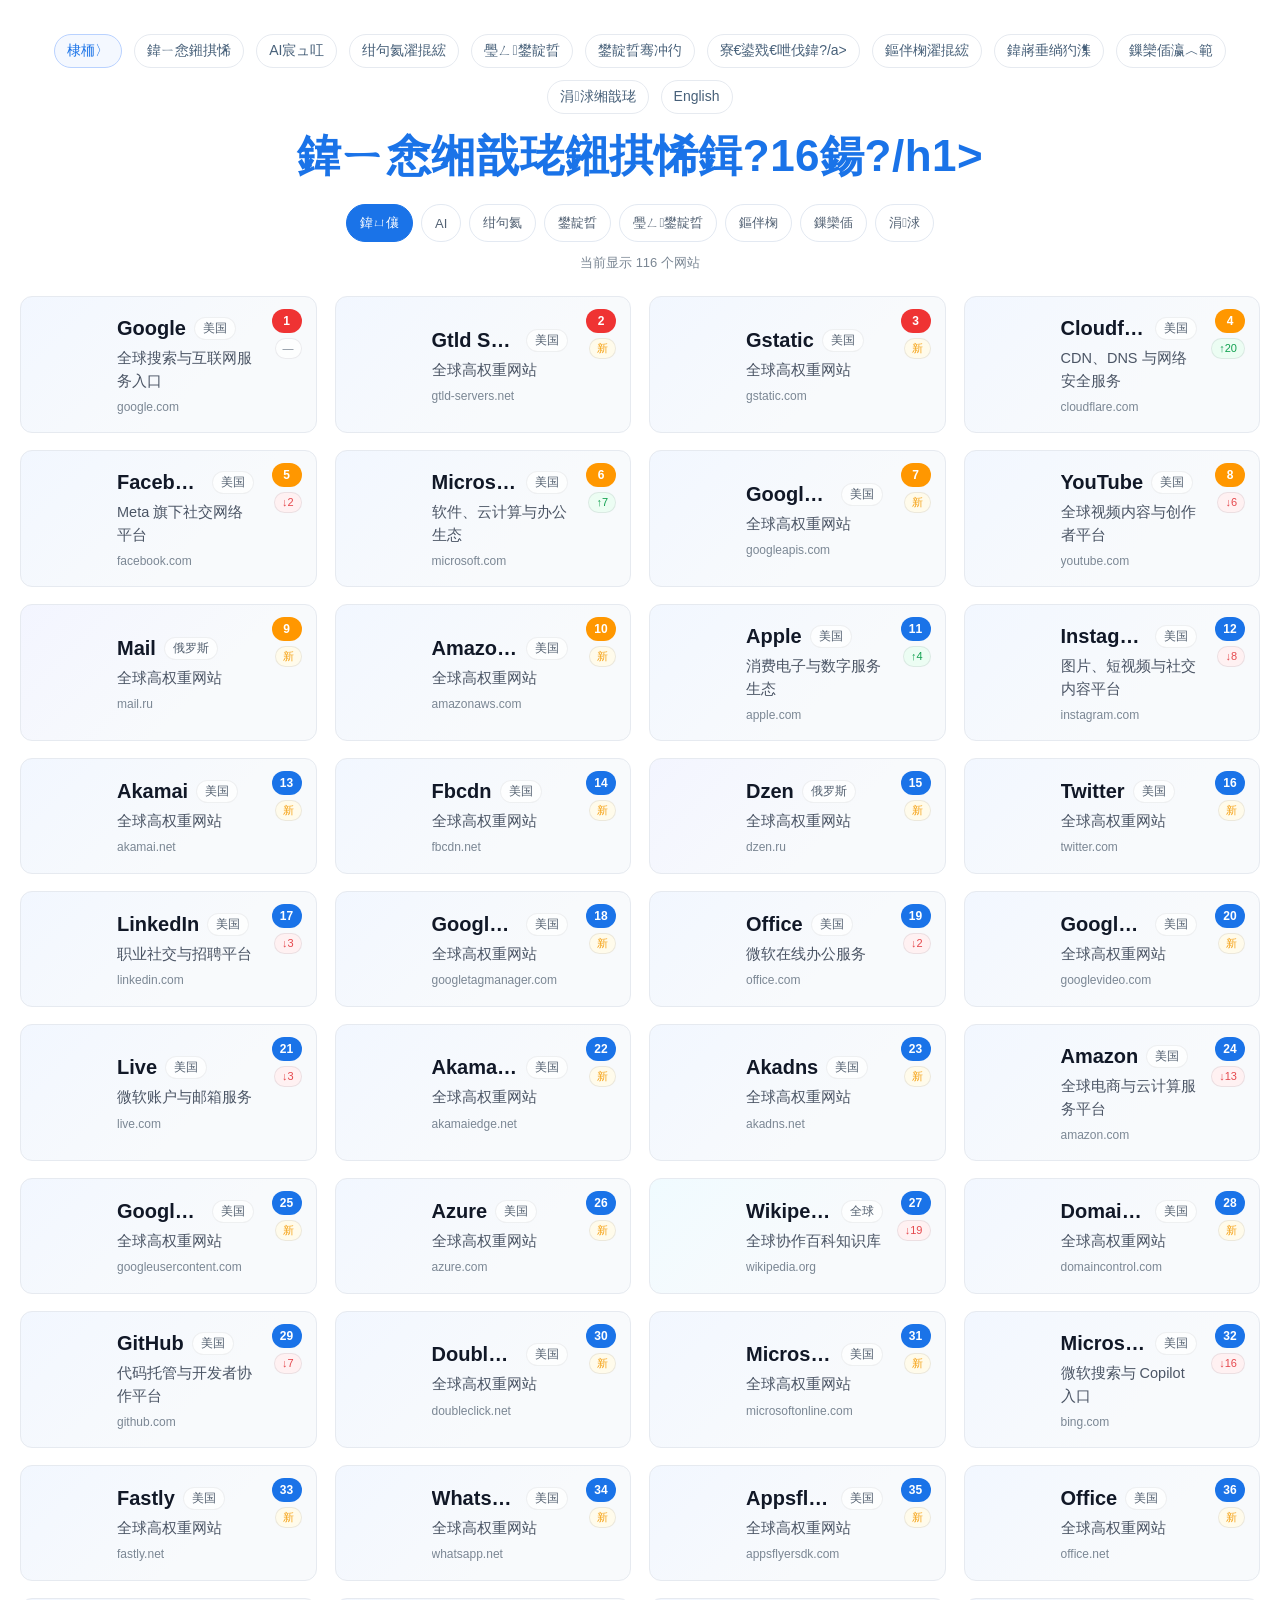
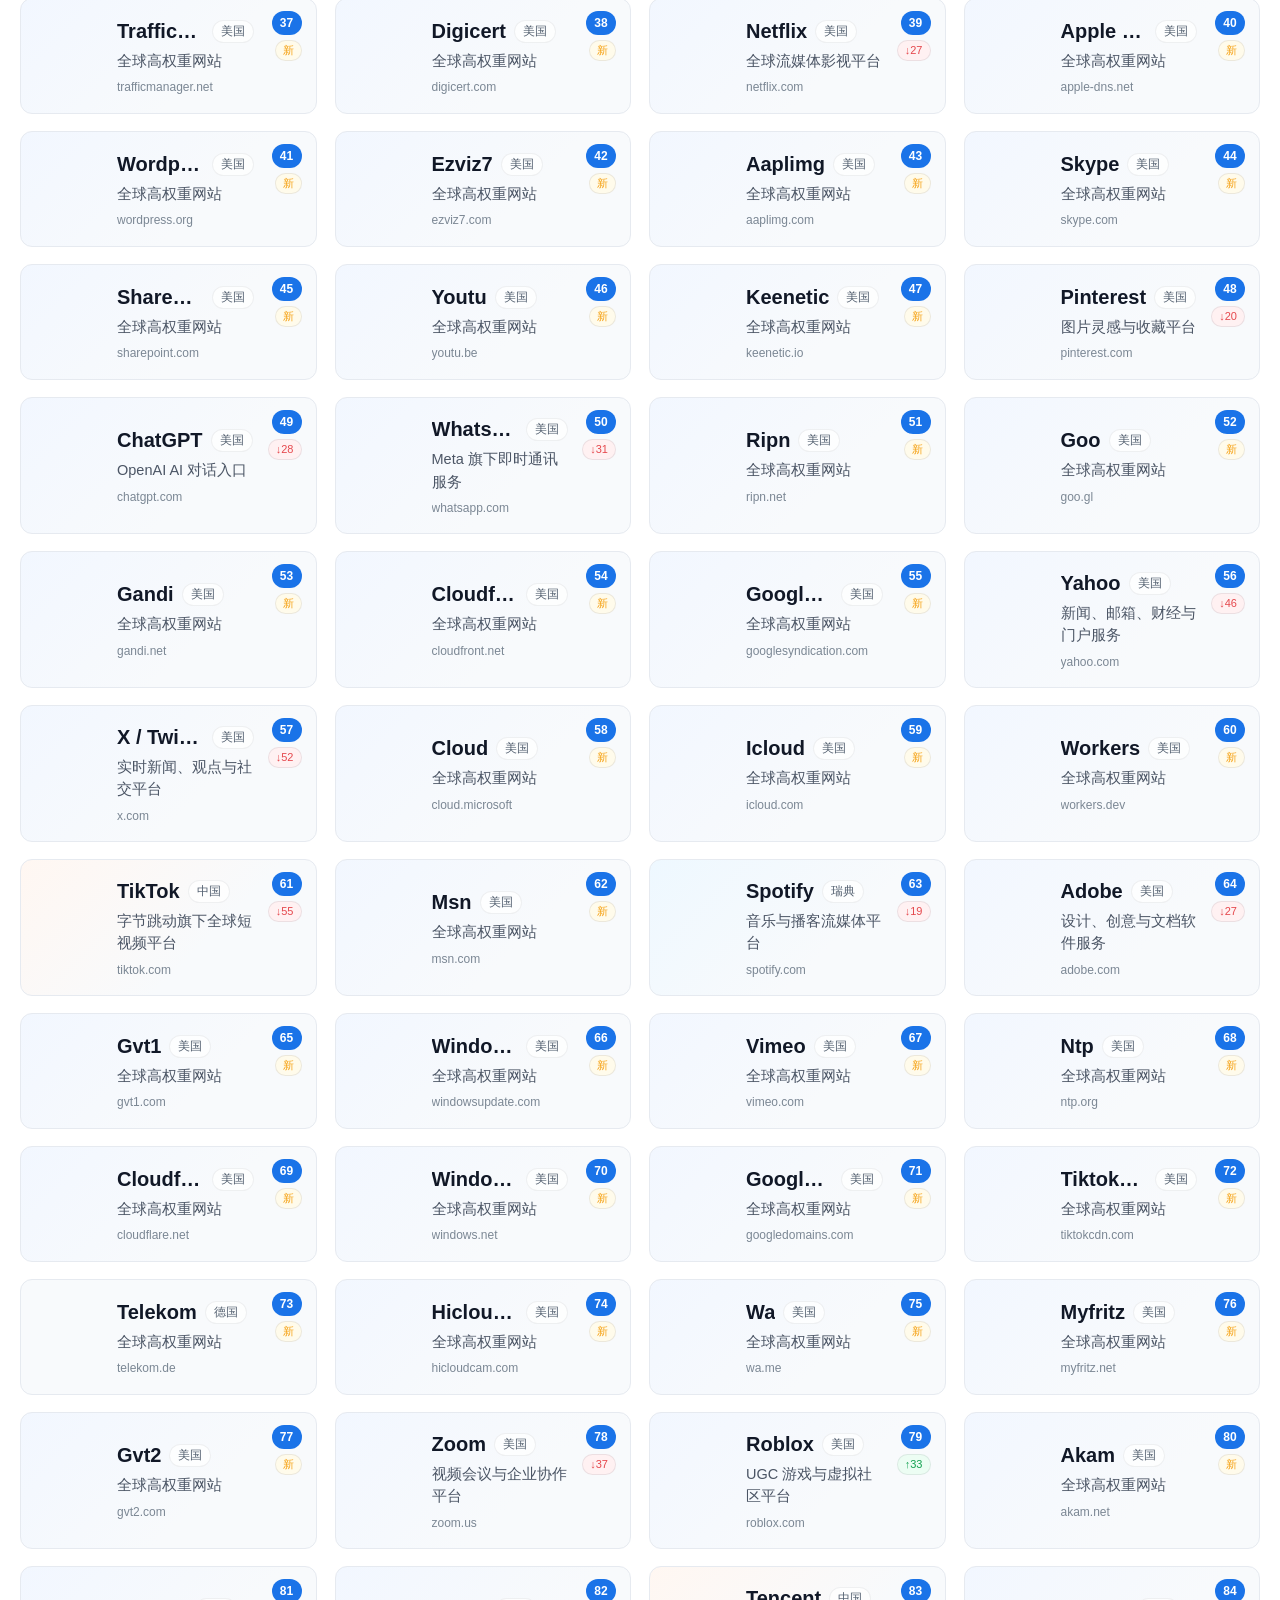
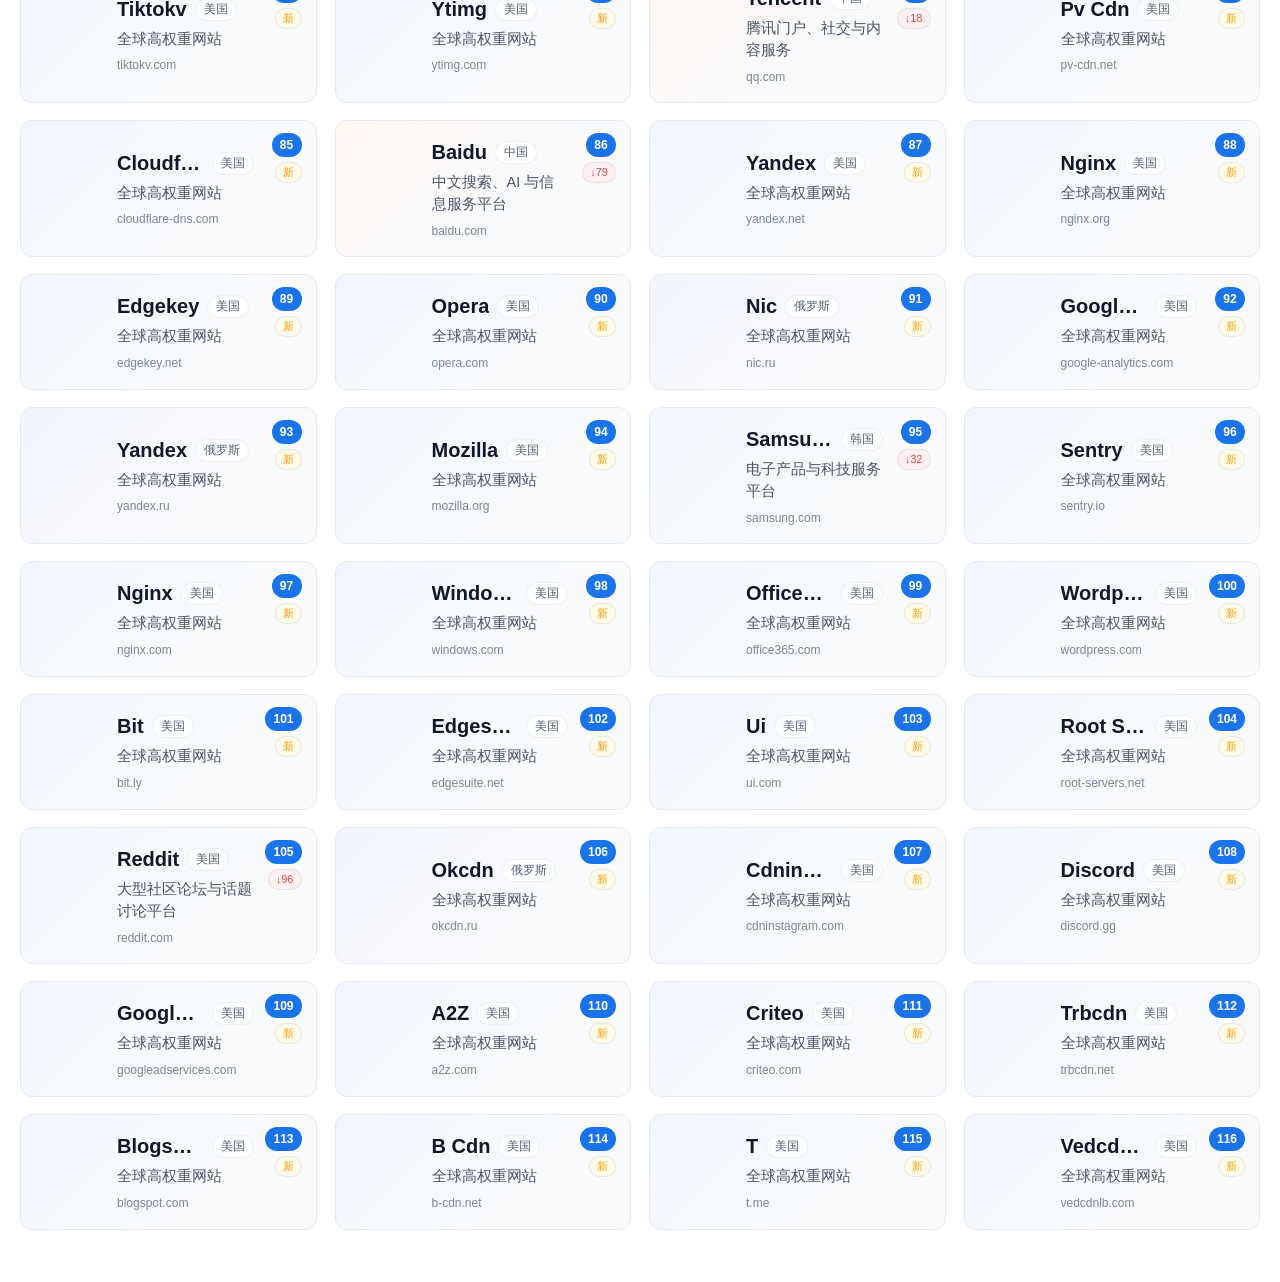
==== commit a4f77c0e: "fix: restore truncated index.html body content" ====
--- a/index.html
+++ b/index.html
@@ -1,27 +1,27 @@
-<!DOCTYPE html>
+﻿<!DOCTYPE html>
 <html lang="zh-CN">
 <head>
   <meta charset="UTF-8">
   <meta name="viewport" content="width=device-width, initial-scale=1.0">
   <meta name="theme-color" content="#1a73e8">
-  <title>全球网站排名前116名｜高权重网站导航｜116导航</title>
-  <meta name="description" content="116导航：全球高权重网站排名 Top 116，覆盖 AI、社交、电商、跨境、新闻、开发者、教育、素材等分类，每日更新排名变化。">
-  <meta name="keywords" content="网站导航,全球排名,高权重网站,AI工具,社交媒体,跨境电商,开发者工具,116导航">
+  <title>鍏ㄧ悆缃戠珯鎺掑悕鍓?16鍚嶏綔楂樻潈閲嶇綉绔欏鑸綔116瀵艰埅</title>
+  <meta name="description" content="116瀵艰埅锛氬叏鐞冮珮鏉冮噸缃戠珯鎺掑悕 Top 116锛岃鐩?AI銆佺ぞ浜ゃ€佺數鍟嗐€佽法澧冦€佹柊闂汇€佸紑鍙戣€呫€佹暀鑲层€佺礌鏉愮瓑鍒嗙被锛屾瘡鏃ユ洿鏂版帓鍚嶅彉鍖栥€?>
+  <meta name="keywords" content="缃戠珯瀵艰埅,鍏ㄧ悆鎺掑悕,楂樻潈閲嶇綉绔?AI宸ュ叿,绀句氦濯掍綋,璺ㄥ鐢靛晢,寮€鍙戣€呭伐鍏?116瀵艰埅">
   <meta name="robots" content="index,follow,max-image-preview:large">
   <link rel="canonical" href="https://116.ccwu.cc/">
   <link rel="alternate" hreflang="zh-CN" href="https://116.ccwu.cc/">
   <link rel="alternate" hreflang="en" href="https://116.ccwu.cc/en/index.html">
   <link rel="alternate" hreflang="x-default" href="https://116.ccwu.cc/">
   <meta property="og:type" content="website">
-  <meta property="og:site_name" content="116导航">
-  <meta property="og:title" content="全球网站排名前116名｜116导航">
-  <meta property="og:description" content="全球高权重网站排名 Top 116，分类入口与每日排名变化。">
+  <meta property="og:site_name" content="116瀵艰埅">
+  <meta property="og:title" content="鍏ㄧ悆缃戠珯鎺掑悕鍓?16鍚嶏綔116瀵艰埅">
+  <meta property="og:description" content="鍏ㄧ悆楂樻潈閲嶇綉绔欐帓鍚?Top 116锛屽垎绫诲叆鍙ｄ笌姣忔棩鎺掑悕鍙樺寲銆?>
   <meta property="og:url" content="https://116.ccwu.cc/">
   <meta property="og:locale" content="zh_CN">
   <meta property="og:locale:alternate" content="en_US">
   <meta name="twitter:card" content="summary">
-  <meta name="twitter:title" content="全球网站排名前116名｜116导航">
-  <meta name="twitter:description" content="全球高权重网站排名 Top 116，分类入口与每日排名变化。">
+  <meta name="twitter:title" content="鍏ㄧ悆缃戠珯鎺掑悕鍓?16鍚嶏綔116瀵艰埅">
+  <meta name="twitter:description" content="鍏ㄧ悆楂樻潈閲嶇綉绔欐帓鍚?Top 116锛屽垎绫诲叆鍙ｄ笌姣忔棩鎺掑悕鍙樺寲銆?>
   <link rel="preconnect" href="https://www.google.com" crossorigin>
   <link rel="dns-prefetch" href="https://www.google.com">
   <link rel="preload" as="fetch" href="sites.json" crossorigin>
@@ -30,9 +30,9 @@
     {
       "@context": "https://schema.org",
       "@type": "WebSite",
-      "name": "116导航",
+      "name": "116瀵艰埅",
       "url": "https://116.ccwu.cc/",
-      "description": "全球高权重网站排名导航和分类入口",
+      "description": "鍏ㄧ悆楂樻潈閲嶇綉绔欐帓鍚嶅鑸拰鍒嗙被鍏ュ彛",
       "inLanguage": "zh-CN",
       "potentialAction": {
         "@type": "SearchAction",
@@ -46,12 +46,85 @@
       "@context": "https://schema.org",
       "@type": "BreadcrumbList",
       "itemListElement": [
-        {"@type":"ListItem","position":1,"name":"首页","item":"https://116.ccwu.cc/"},
-        {"@type":"ListItem","position":2,"name":"全球排名","item":"https://116.ccwu.cc/top-websites.html"}
+        {"@type":"ListItem","position":1,"name":"棣栭〉","item":"https://116.ccwu.cc/"},
+        {"@type":"ListItem","position":2,"name":"鍏ㄧ悆鎺掑悕","item":"https://116.ccwu.cc/top-websites.html"}
       ]
     }
   </script>
 </head>
 <body>
   <div class="wrap">
-    <nav class="to+    <nav class="to
+
+
+<!DOCTYPE html>
+<html lang="zh-CN">
+<head>
+  <meta charset="UTF-8">
+  <meta name="viewport" content="width=device-width, initial-scale=1.0">
+  <title>鍏ㄧ悆缃戠珯鎺掑悕鍓?16鍚嶏綔楂樻潈閲嶇綉绔欏鑸綔116瀵艰埅</title>
+  <meta name="description" content="楂樻潈閲嶇綉绔欏鑸?路 AI / 绀句氦 / 鐢靛晢 / 鏂伴椈 / 寮€鍙戣€呭伐鍏峰垎绫诲叆鍙?>
+  <meta name="robots" content="index,follow">
+  <link rel="canonical" href="https://116.ccwu.cc/">
+  <link rel="alternate" hreflang="zh-CN" href="https://116.ccwu.cc/">
+  <link rel="alternate" hreflang="en" href="https://116.ccwu.cc/en/index.html">
+  <link rel="alternate" hreflang="x-default" href="https://116.ccwu.cc/">
+  <link rel="stylesheet" href="style.css">
+  <script type="application/ld+json">
+    {
+      "@context": "https://schema.org",
+      "@type": "WebSite",
+      "name": "116瀵艰埅",
+      "url": "https://116.ccwu.cc/",
+      "description": "鍏ㄧ悆楂樻潈閲嶇綉绔欐帓鍚嶅鑸拰鍒嗙被鍏ュ彛",
+      "inLanguage": "zh-CN"
+    }
+  </script>
+</head>
+<body>
+  <div class="wrap">
+    <nav class="topbar">
+      <a href="index.html" class="active">棣栭〉</a>
+      <a href="top-websites.html">鍏ㄧ悆鎺掑悕</a>
+      <a href="ai-tools.html">AI宸ュ叿</a>
+      <a href="social-media.html">绀句氦濯掍綋</a>
+      <a href="cross-border.html">璺ㄥ鐢靛晢</a>
+      <a href="ecommerce.html">鐢靛晢骞冲彴</a>
+      <a href="developer-tools.html">寮€鍙戣€呭伐鍏?/a>
+      <a href="news-media.html">鏂伴椈濯掍綋</a>
+      <a href="free-images.html">鍏嶈垂绱犳潗</a>
+      <a href="education.html">鏁欒偛瀛︿範</a>
+      <a href="china-websites.html">涓浗缃戠珯</a>
+      <a href="en/index.html">English</a>
+    </nav>
+
+    <header class="header">
+      <h1>鍏ㄧ悆缃戠珯鎺掑悕鍓?16鍚?/h1>
+    </header>
+
+    <section class="controls">
+      <div class="filters">
+        <button class="filter-btn" data-filter="">鍏ㄩ儴</button>
+        <button class="filter-btn" data-filter="AI">AI</button>
+        <button class="filter-btn" data-filter="绀句氦">绀句氦</button>
+        <button class="filter-btn" data-filter="鐢靛晢">鐢靛晢</button>
+        <button class="filter-btn" data-filter="璺ㄥ鐢靛晢">璺ㄥ鐢靛晢</button>
+        <button class="filter-btn" data-filter="寮€鍙戣€?>寮€鍙戣€?/button>
+        <button class="filter-btn" data-filter="鏂伴椈">鏂伴椈</button>
+        <button class="filter-btn" data-filter="鏁欒偛">鏁欒偛</button>
+        <button class="filter-btn" data-filter="涓浗">涓浗</button>
+      </div>
+      <div class="stats" id="stats"></div>
+    </section>
+
+    <main class="grid" id="grid"></main>
+
+  </div>
+
+  <script>
+    window.PAGE_FILTER = "";
+    window.SITES_PATH = "sites.json";
+  </script>
+  <script src="app.js"></script>
+</body>
+</html>
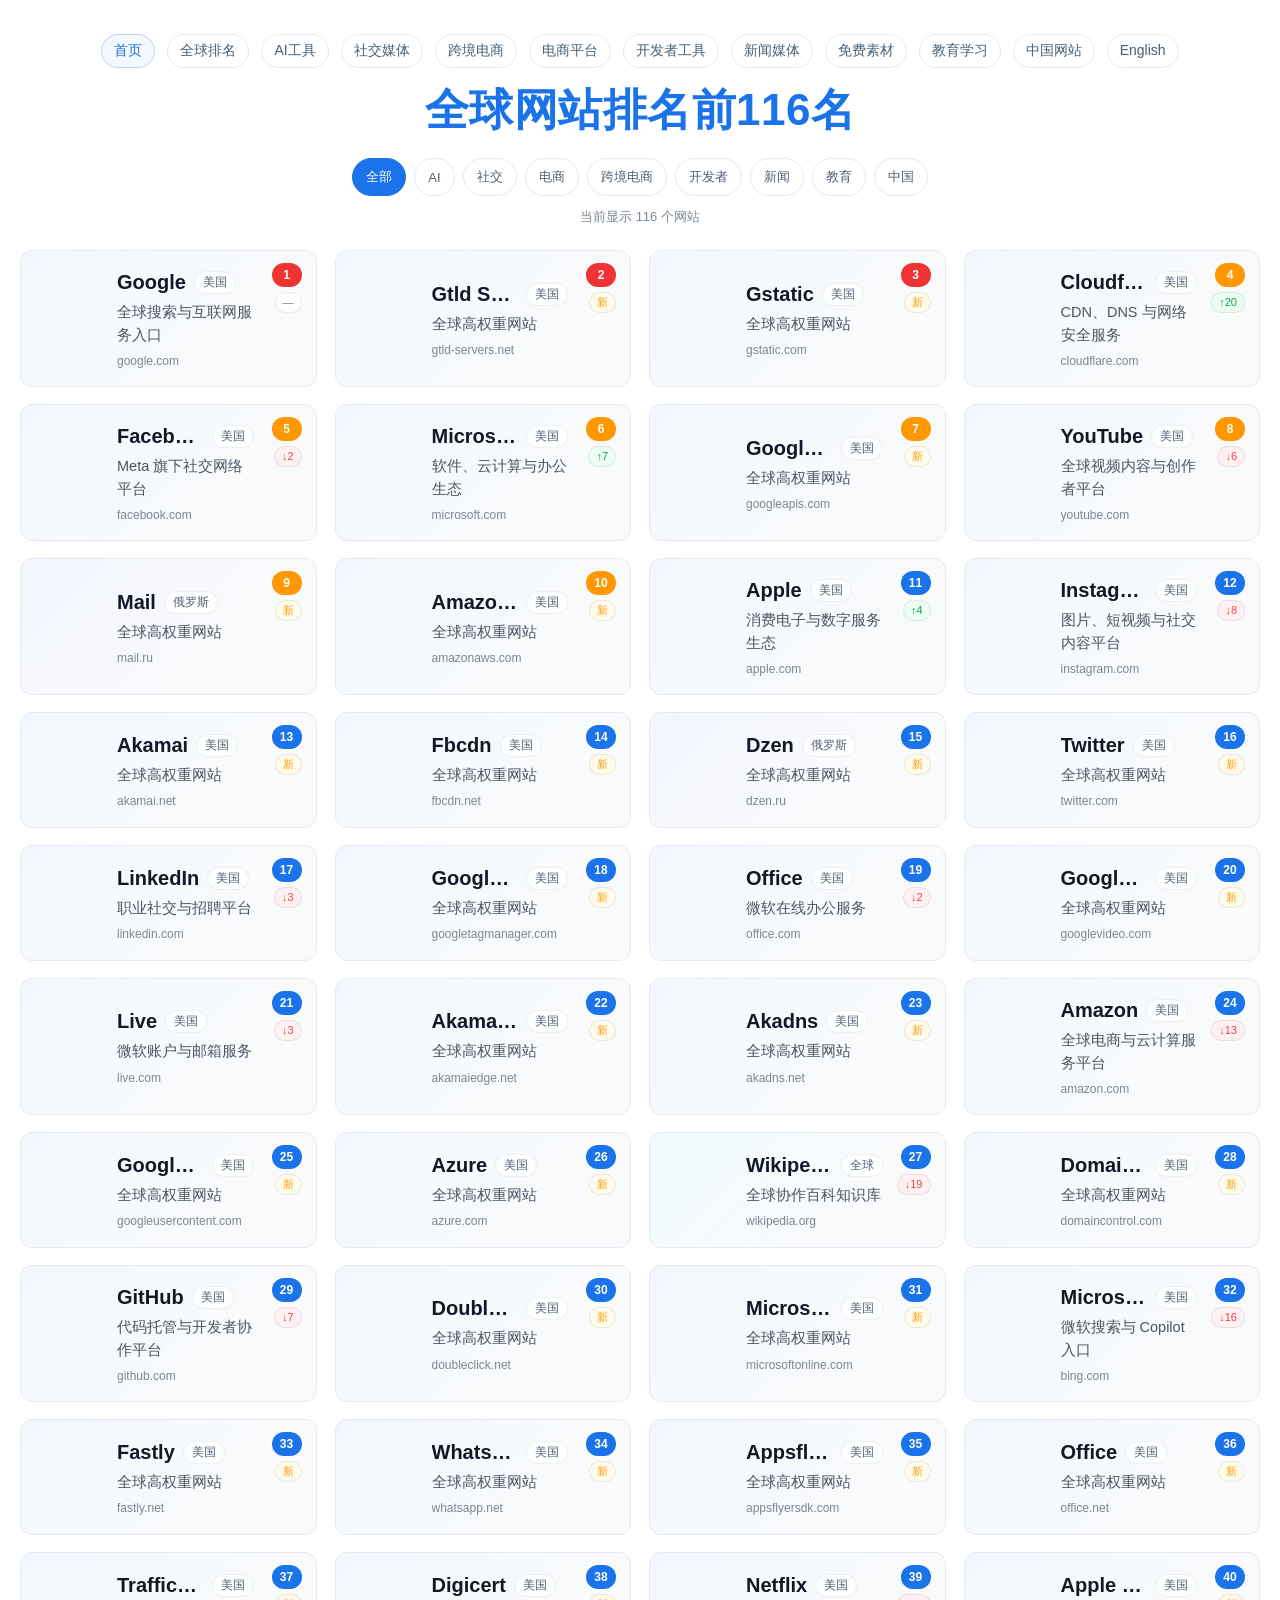
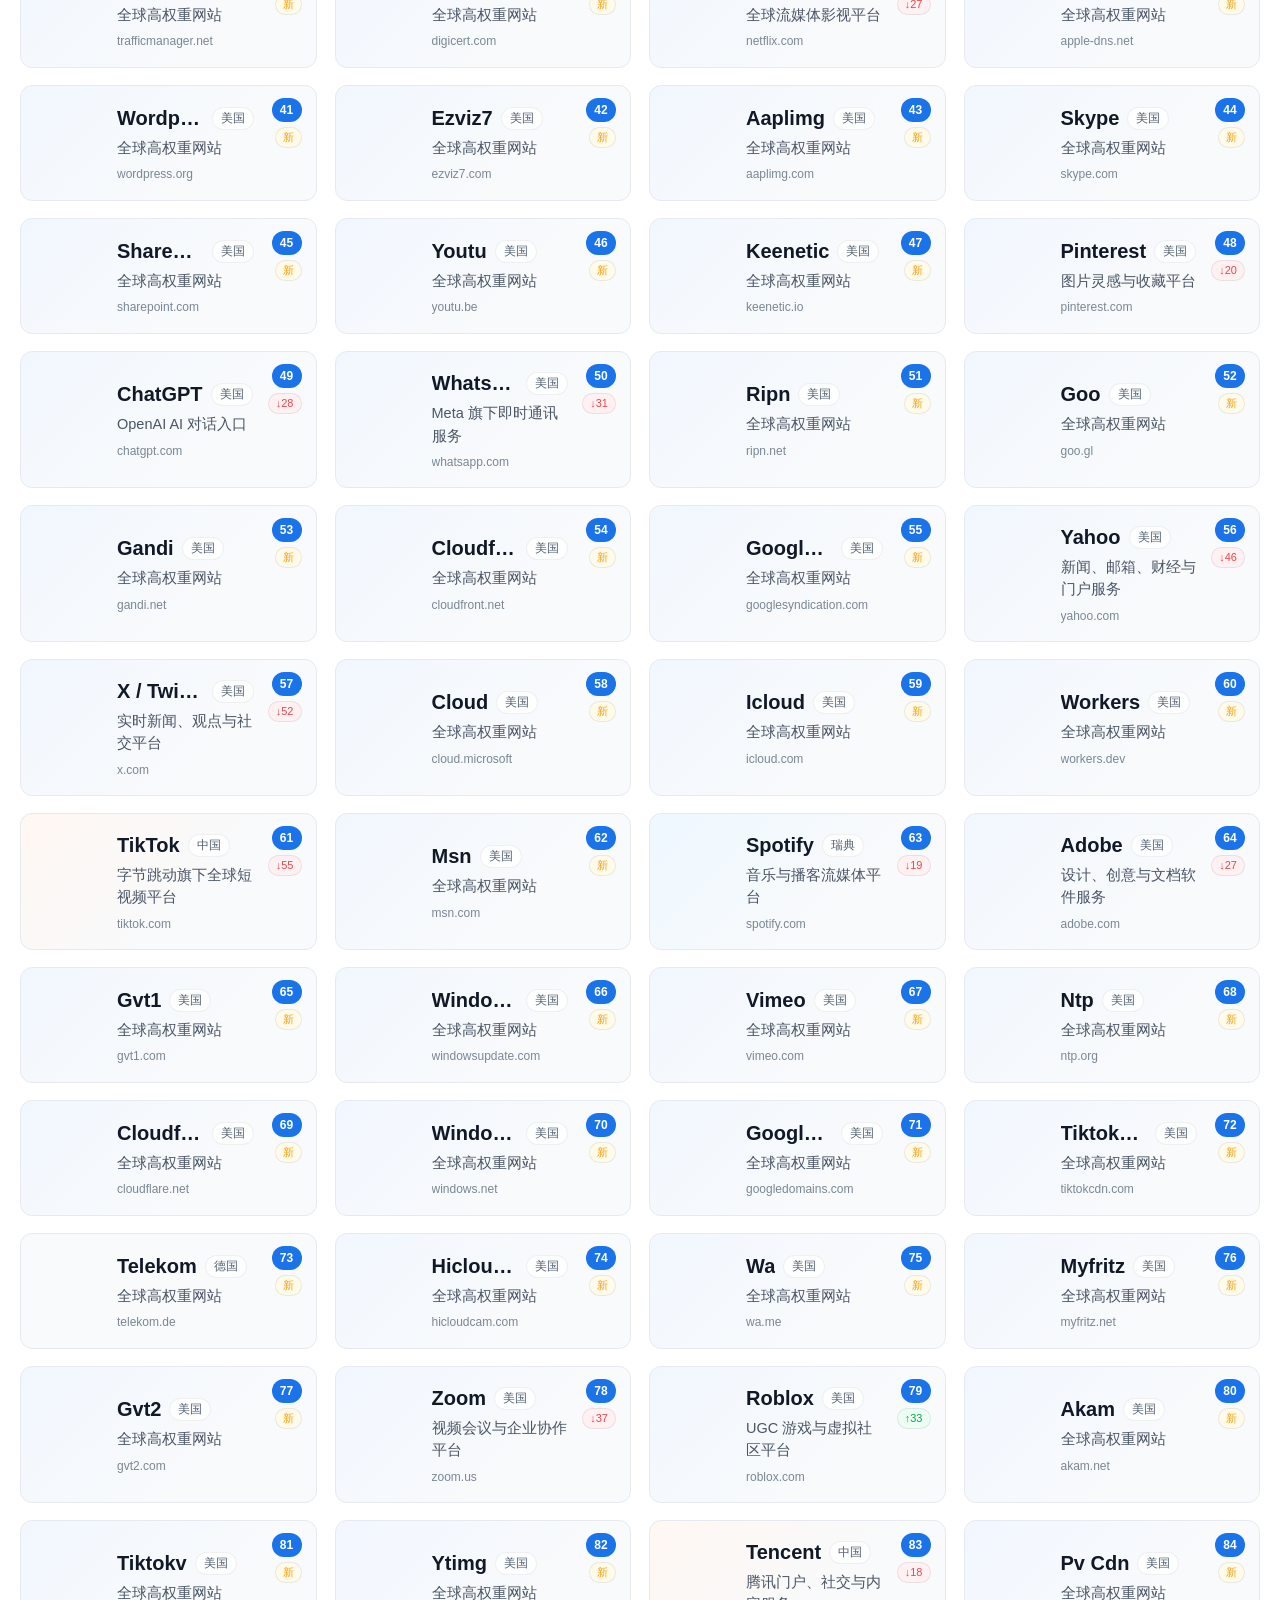
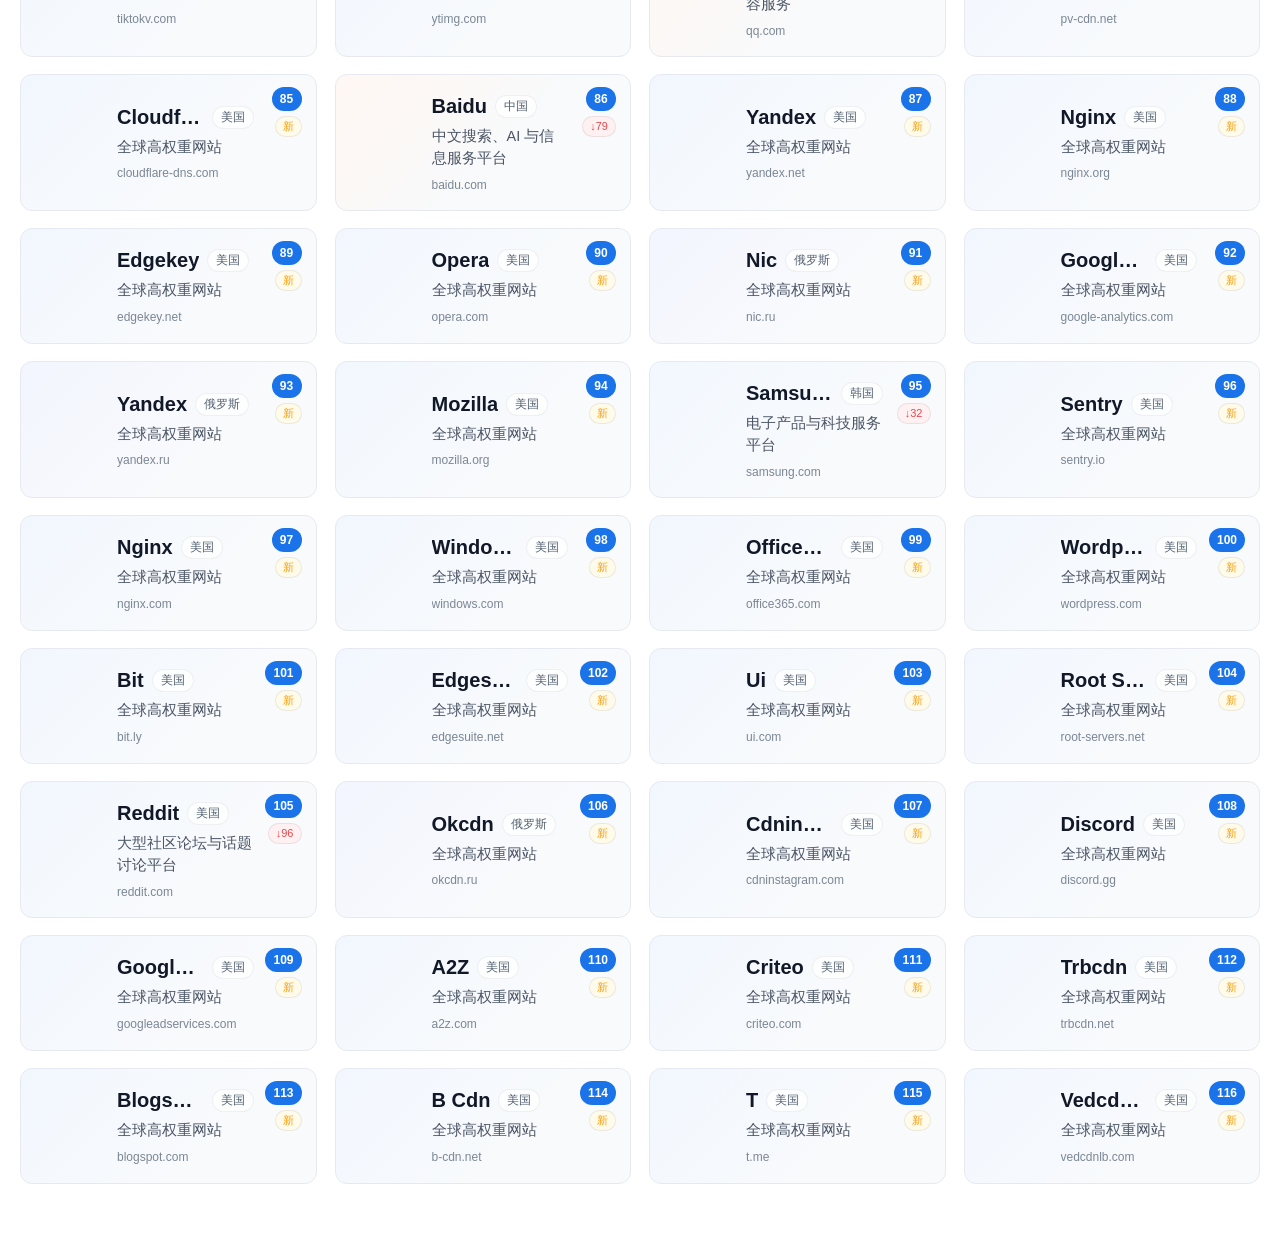
==== commit 7405f68f: "fix: correct Chinese encoding and restore full body content" ====
--- a/index.html
+++ b/index.html
@@ -1,27 +1,27 @@
-﻿<!DOCTYPE html>
+<!DOCTYPE html>
 <html lang="zh-CN">
 <head>
   <meta charset="UTF-8">
   <meta name="viewport" content="width=device-width, initial-scale=1.0">
   <meta name="theme-color" content="#1a73e8">
-  <title>鍏ㄧ悆缃戠珯鎺掑悕鍓?16鍚嶏綔楂樻潈閲嶇綉绔欏鑸綔116瀵艰埅</title>
-  <meta name="description" content="116瀵艰埅锛氬叏鐞冮珮鏉冮噸缃戠珯鎺掑悕 Top 116锛岃鐩?AI銆佺ぞ浜ゃ€佺數鍟嗐€佽法澧冦€佹柊闂汇€佸紑鍙戣€呫€佹暀鑲层€佺礌鏉愮瓑鍒嗙被锛屾瘡鏃ユ洿鏂版帓鍚嶅彉鍖栥€?>
-  <meta name="keywords" content="缃戠珯瀵艰埅,鍏ㄧ悆鎺掑悕,楂樻潈閲嶇綉绔?AI宸ュ叿,绀句氦濯掍綋,璺ㄥ鐢靛晢,寮€鍙戣€呭伐鍏?116瀵艰埅">
+  <title>全球网站排名前116名｜高权重网站导航｜116导航</title>
+  <meta name="description" content="116导航：全球高权重网站排名 Top 116，覆盖 AI、社交、电商、跨境、新闻、开发者、教育、素材等分类，每日更新排名变化。">
+  <meta name="keywords" content="网站导航,全球排名,高权重网站,AI工具,社交媒体,跨境电商,开发者工具,116导航">
   <meta name="robots" content="index,follow,max-image-preview:large">
   <link rel="canonical" href="https://116.ccwu.cc/">
   <link rel="alternate" hreflang="zh-CN" href="https://116.ccwu.cc/">
   <link rel="alternate" hreflang="en" href="https://116.ccwu.cc/en/index.html">
   <link rel="alternate" hreflang="x-default" href="https://116.ccwu.cc/">
   <meta property="og:type" content="website">
-  <meta property="og:site_name" content="116瀵艰埅">
-  <meta property="og:title" content="鍏ㄧ悆缃戠珯鎺掑悕鍓?16鍚嶏綔116瀵艰埅">
-  <meta property="og:description" content="鍏ㄧ悆楂樻潈閲嶇綉绔欐帓鍚?Top 116锛屽垎绫诲叆鍙ｄ笌姣忔棩鎺掑悕鍙樺寲銆?>
+  <meta property="og:site_name" content="116导航">
+  <meta property="og:title" content="全球网站排名前116名｜116导航">
+  <meta property="og:description" content="全球高权重网站排名 Top 116，分类入口与每日排名变化。">
   <meta property="og:url" content="https://116.ccwu.cc/">
   <meta property="og:locale" content="zh_CN">
   <meta property="og:locale:alternate" content="en_US">
   <meta name="twitter:card" content="summary">
-  <meta name="twitter:title" content="鍏ㄧ悆缃戠珯鎺掑悕鍓?16鍚嶏綔116瀵艰埅">
-  <meta name="twitter:description" content="鍏ㄧ悆楂樻潈閲嶇綉绔欐帓鍚?Top 116锛屽垎绫诲叆鍙ｄ笌姣忔棩鎺掑悕鍙樺寲銆?>
+  <meta name="twitter:title" content="全球网站排名前116名｜116导航">
+  <meta name="twitter:description" content="全球高权重网站排名 Top 116，分类入口与每日排名变化。">
   <link rel="preconnect" href="https://www.google.com" crossorigin>
   <link rel="dns-prefetch" href="https://www.google.com">
   <link rel="preload" as="fetch" href="sites.json" crossorigin>
@@ -30,9 +30,9 @@
     {
       "@context": "https://schema.org",
       "@type": "WebSite",
-      "name": "116瀵艰埅",
+      "name": "116导航",
       "url": "https://116.ccwu.cc/",
-      "description": "鍏ㄧ悆楂樻潈閲嶇綉绔欐帓鍚嶅鑸拰鍒嗙被鍏ュ彛",
+      "description": "全球高权重网站排名导航和分类入口",
       "inLanguage": "zh-CN",
       "potentialAction": {
         "@type": "SearchAction",
@@ -46,73 +46,44 @@
       "@context": "https://schema.org",
       "@type": "BreadcrumbList",
       "itemListElement": [
-        {"@type":"ListItem","position":1,"name":"棣栭〉","item":"https://116.ccwu.cc/"},
-        {"@type":"ListItem","position":2,"name":"鍏ㄧ悆鎺掑悕","item":"https://116.ccwu.cc/top-websites.html"}
+        {"@type":"ListItem","position":1,"name":"首页","item":"https://116.ccwu.cc/"},
+        {"@type":"ListItem","position":2,"name":"全球排名","item":"https://116.ccwu.cc/top-websites.html"}
       ]
     }
   </script>
 </head>
 <body>
   <div class="wrap">
-    <nav class="to
-
-
-<!DOCTYPE html>
-<html lang="zh-CN">
-<head>
-  <meta charset="UTF-8">
-  <meta name="viewport" content="width=device-width, initial-scale=1.0">
-  <title>鍏ㄧ悆缃戠珯鎺掑悕鍓?16鍚嶏綔楂樻潈閲嶇綉绔欏鑸綔116瀵艰埅</title>
-  <meta name="description" content="楂樻潈閲嶇綉绔欏鑸?路 AI / 绀句氦 / 鐢靛晢 / 鏂伴椈 / 寮€鍙戣€呭伐鍏峰垎绫诲叆鍙?>
-  <meta name="robots" content="index,follow">
-  <link rel="canonical" href="https://116.ccwu.cc/">
-  <link rel="alternate" hreflang="zh-CN" href="https://116.ccwu.cc/">
-  <link rel="alternate" hreflang="en" href="https://116.ccwu.cc/en/index.html">
-  <link rel="alternate" hreflang="x-default" href="https://116.ccwu.cc/">
-  <link rel="stylesheet" href="style.css">
-  <script type="application/ld+json">
-    {
-      "@context": "https://schema.org",
-      "@type": "WebSite",
-      "name": "116瀵艰埅",
-      "url": "https://116.ccwu.cc/",
-      "description": "鍏ㄧ悆楂樻潈閲嶇綉绔欐帓鍚嶅鑸拰鍒嗙被鍏ュ彛",
-      "inLanguage": "zh-CN"
-    }
-  </script>
-</head>
-<body>
-  <div class="wrap">
     <nav class="topbar">
-      <a href="index.html" class="active">棣栭〉</a>
-      <a href="top-websites.html">鍏ㄧ悆鎺掑悕</a>
-      <a href="ai-tools.html">AI宸ュ叿</a>
-      <a href="social-media.html">绀句氦濯掍綋</a>
-      <a href="cross-border.html">璺ㄥ鐢靛晢</a>
-      <a href="ecommerce.html">鐢靛晢骞冲彴</a>
-      <a href="developer-tools.html">寮€鍙戣€呭伐鍏?/a>
-      <a href="news-media.html">鏂伴椈濯掍綋</a>
-      <a href="free-images.html">鍏嶈垂绱犳潗</a>
-      <a href="education.html">鏁欒偛瀛︿範</a>
-      <a href="china-websites.html">涓浗缃戠珯</a>
+      <a href="index.html" class="active">首页</a>
+      <a href="top-websites.html">全球排名</a>
+      <a href="ai-tools.html">AI工具</a>
+      <a href="social-media.html">社交媒体</a>
+      <a href="cross-border.html">跨境电商</a>
+      <a href="ecommerce.html">电商平台</a>
+      <a href="developer-tools.html">开发者工具</a>
+      <a href="news-media.html">新闻媒体</a>
+      <a href="free-images.html">免费素材</a>
+      <a href="education.html">教育学习</a>
+      <a href="china-websites.html">中国网站</a>
       <a href="en/index.html">English</a>
     </nav>
 
     <header class="header">
-      <h1>鍏ㄧ悆缃戠珯鎺掑悕鍓?16鍚?/h1>
+      <h1>全球网站排名前116名</h1>
     </header>
 
     <section class="controls">
       <div class="filters">
-        <button class="filter-btn" data-filter="">鍏ㄩ儴</button>
+        <button class="filter-btn" data-filter="">全部</button>
         <button class="filter-btn" data-filter="AI">AI</button>
-        <button class="filter-btn" data-filter="绀句氦">绀句氦</button>
-        <button class="filter-btn" data-filter="鐢靛晢">鐢靛晢</button>
-        <button class="filter-btn" data-filter="璺ㄥ鐢靛晢">璺ㄥ鐢靛晢</button>
-        <button class="filter-btn" data-filter="寮€鍙戣€?>寮€鍙戣€?/button>
-        <button class="filter-btn" data-filter="鏂伴椈">鏂伴椈</button>
-        <button class="filter-btn" data-filter="鏁欒偛">鏁欒偛</button>
-        <button class="filter-btn" data-filter="涓浗">涓浗</button>
+        <button class="filter-btn" data-filter="社交">社交</button>
+        <button class="filter-btn" data-filter="电商">电商</button>
+        <button class="filter-btn" data-filter="跨境电商">跨境电商</button>
+        <button class="filter-btn" data-filter="开发者">开发者</button>
+        <button class="filter-btn" data-filter="新闻">新闻</button>
+        <button class="filter-btn" data-filter="教育">教育</button>
+        <button class="filter-btn" data-filter="中国">中国</button>
       </div>
       <div class="stats" id="stats"></div>
     </section>
